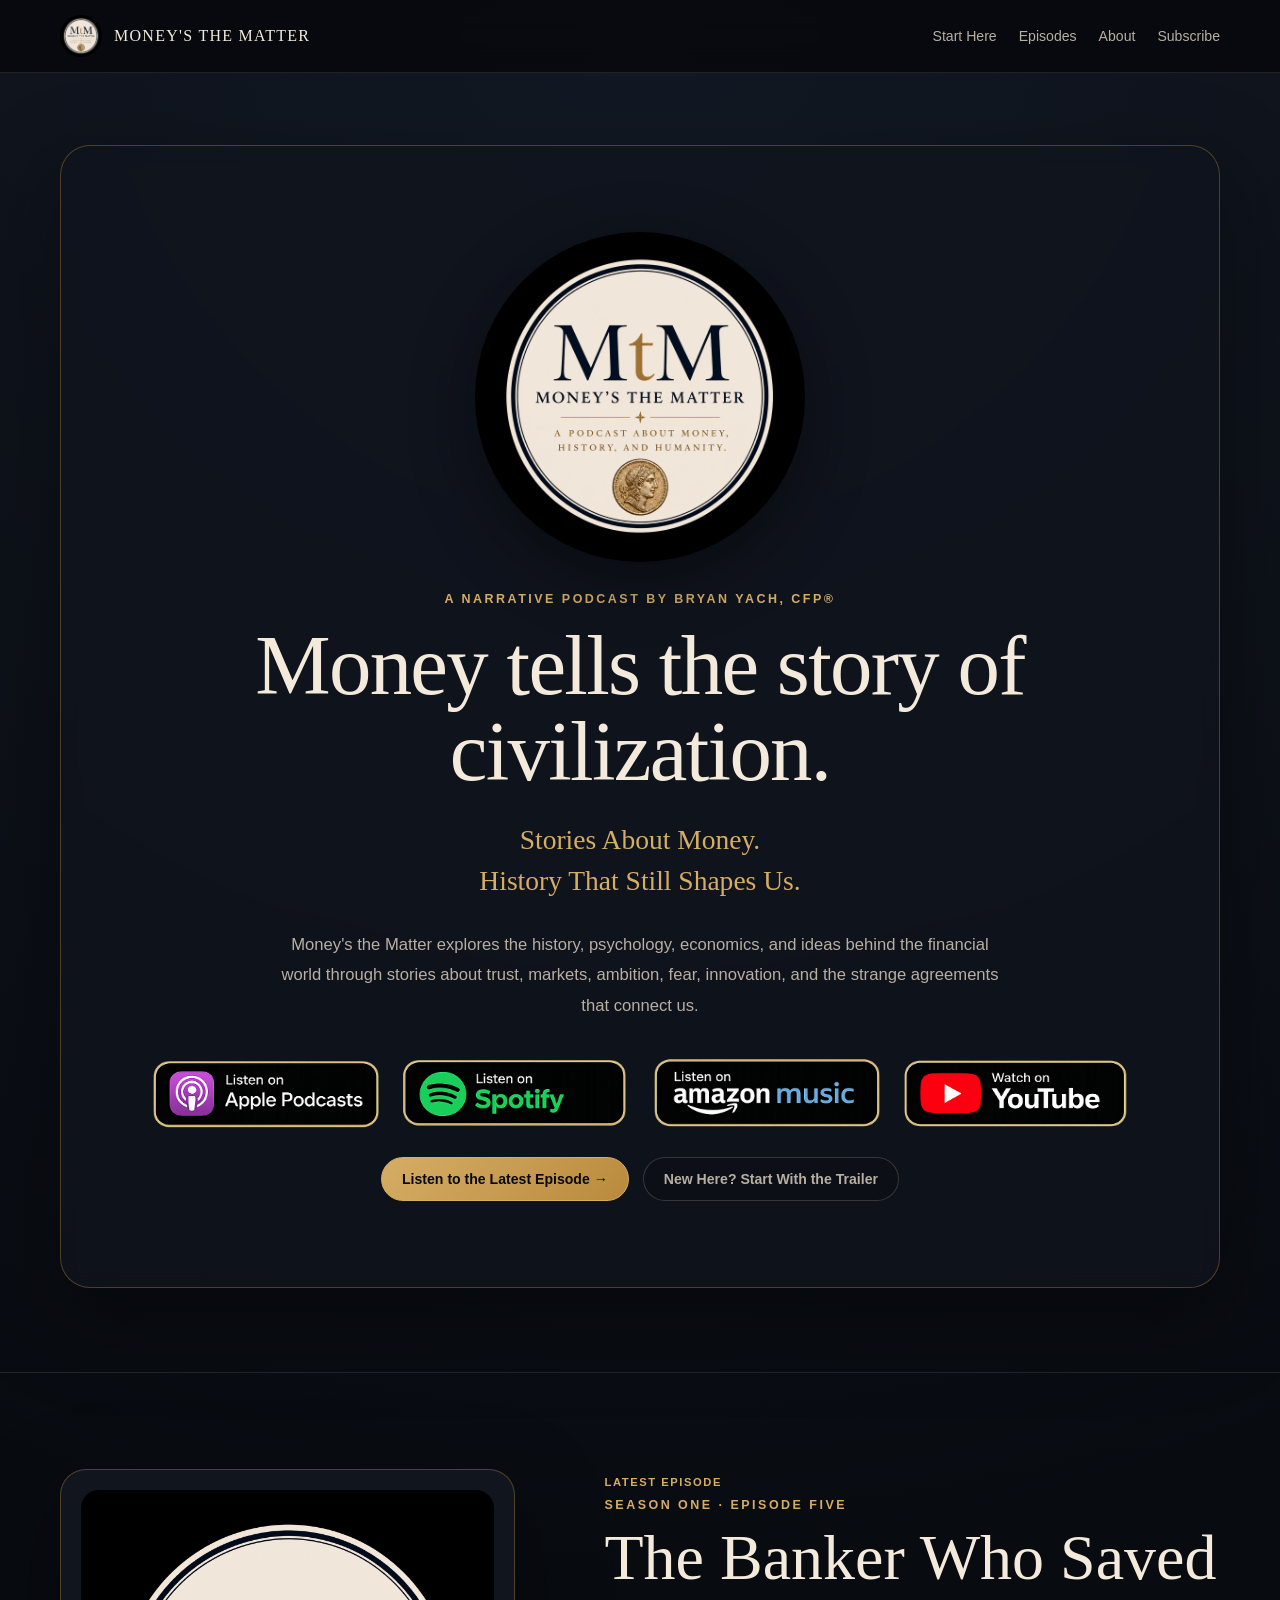
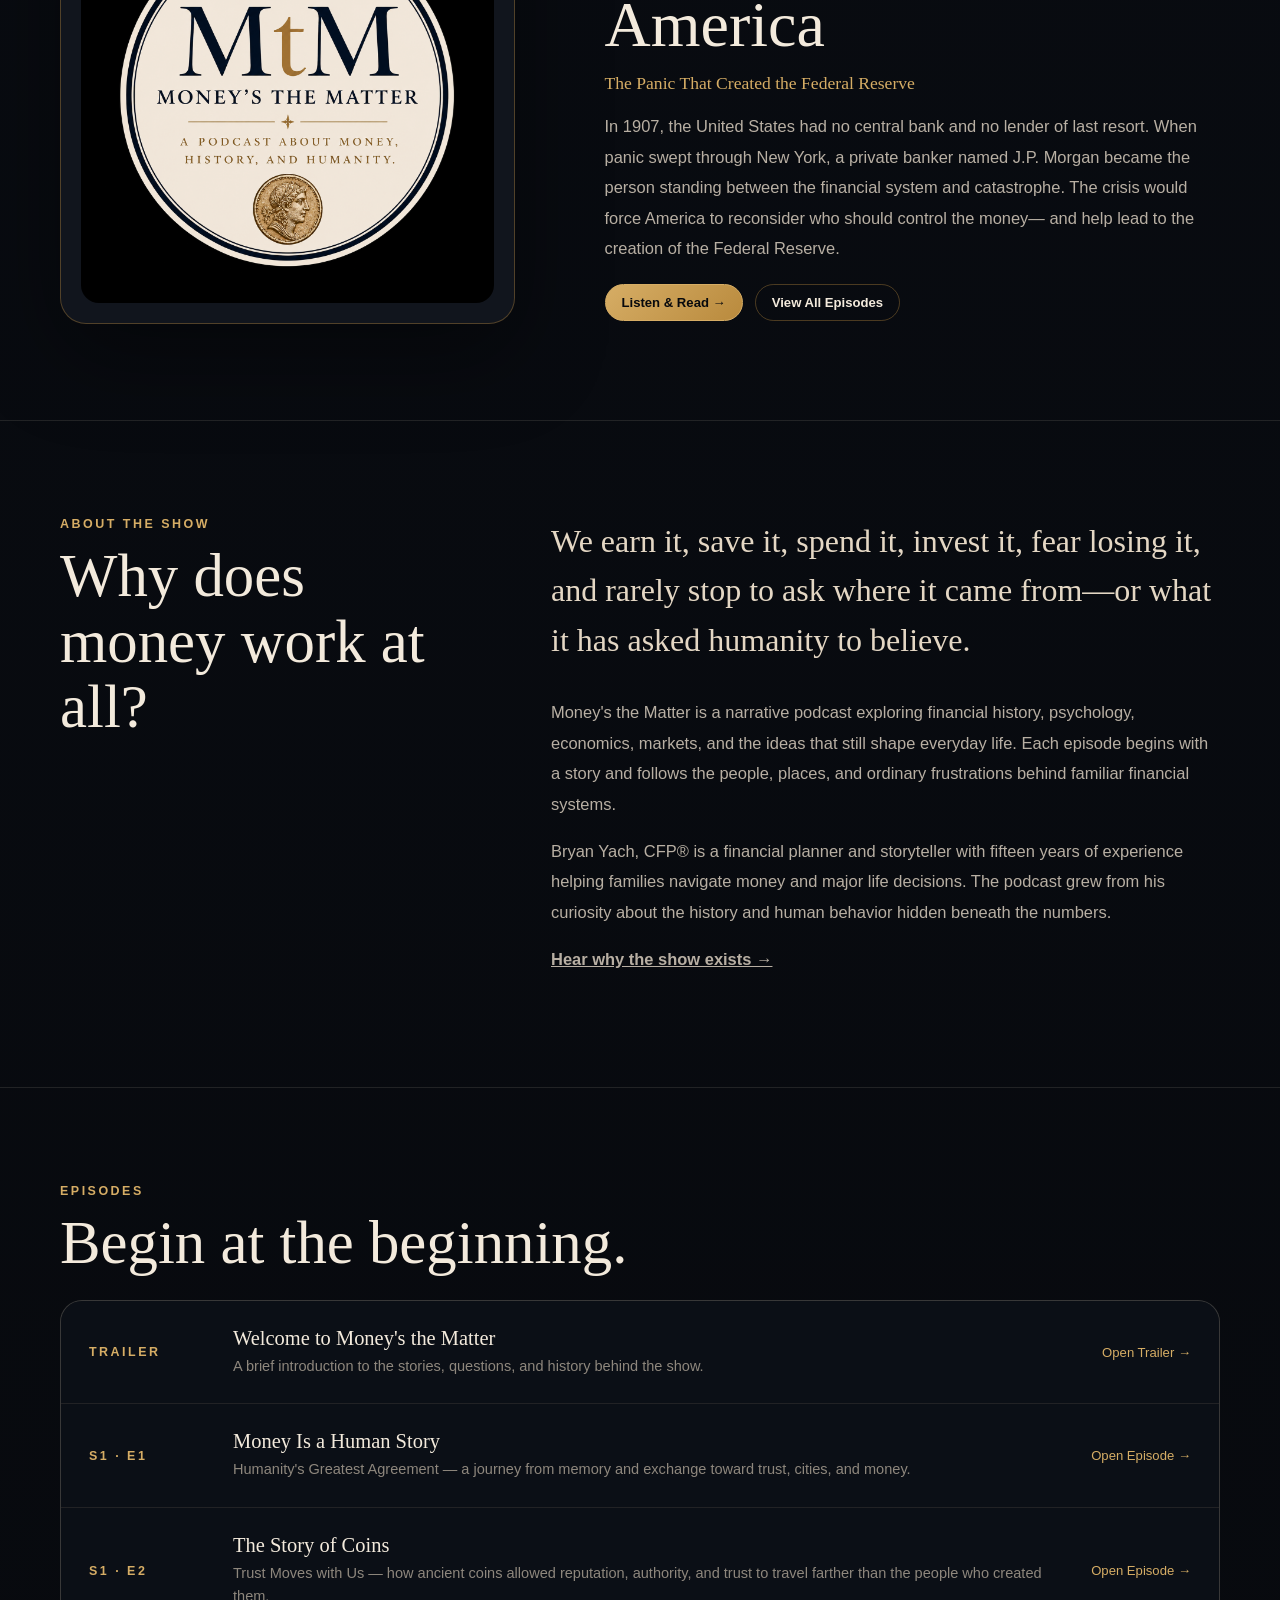
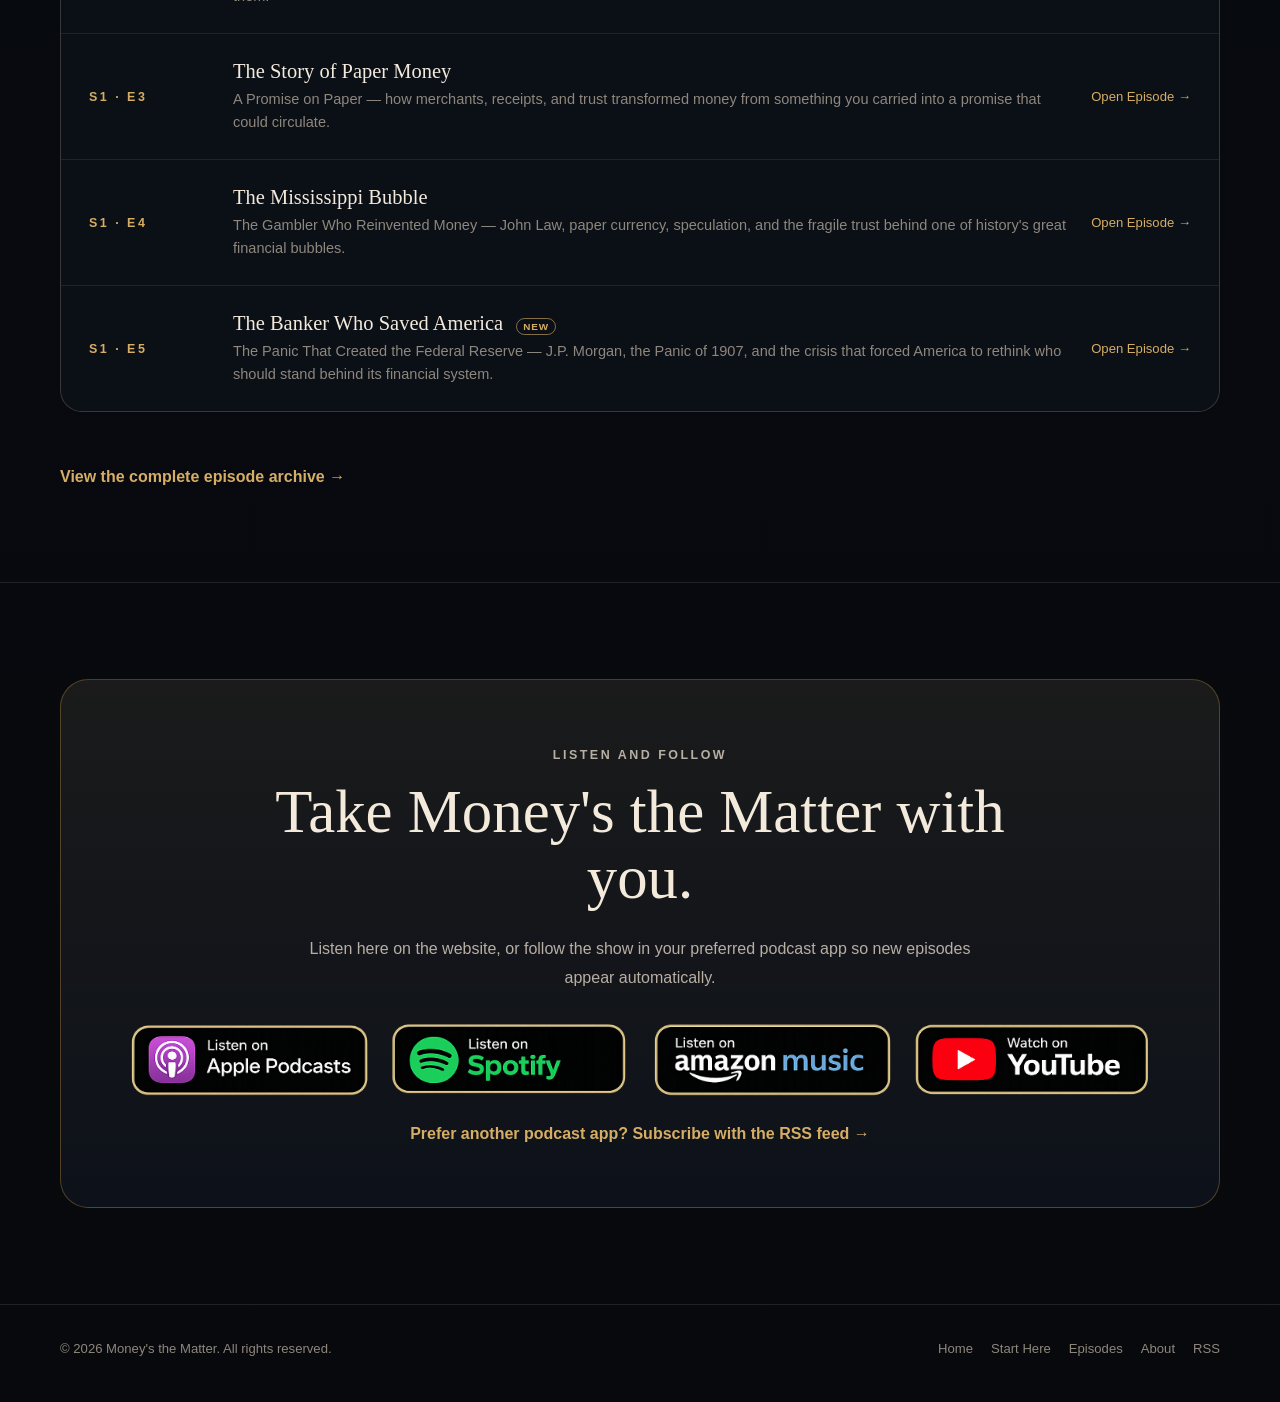
==== index.html @ 6fab91c9 "adding e5" ====
<!DOCTYPE html>
<html lang="en">

<head>

  <!-- =====================================================
       GOOGLE ANALYTICS
  ====================================================== -->

  <script
    async
    src="https://www.googletagmanager.com/gtag/js?id=G-CKSZ8CZTVV">
  </script>

  <script>
    window.dataLayer = window.dataLayer || [];

    function gtag() {
      dataLayer.push(arguments);
    }

    gtag("js", new Date());
    gtag("config", "G-CKSZ8CZTVV");
  </script>


  <!-- =====================================================
       BASIC META
  ====================================================== -->

  <meta charset="UTF-8">

  <meta
    name="viewport"
    content="width=device-width, initial-scale=1.0"
  >

  <title>
    Money's the Matter | Money, Economics & Financial History Podcast
  </title>

  <meta
    name="description"
    content="Money\'s the Matter is a narrative podcast exploring financial history, economics, the psychology of money, markets, and the human stories behind how money works."
  >

  <link
    rel="canonical"
    href="https://moneysthematter.com/"
  >


  <!-- =====================================================
       OPEN GRAPH
  ====================================================== -->

  <meta
    property="og:title"
    content="Money's the Matter | Money, Economics & Financial History Podcast"
  >

  <meta
    property="og:description"
    content="A narrative podcast exploring financial history, economics, the psychology of money, markets, and the human stories behind how money works."
  >

  <meta
    property="og:type"
    content="website"
  >

  <meta
    property="og:url"
    content="https://moneysthematter.com/"
  >

  <meta
    property="og:image"
    content="https://moneysthematter.com/images/logo/mtm-logo.png"
  >


  <!-- =====================================================
       TWITTER / X
  ====================================================== -->

  <meta
    name="twitter:card"
    content="summary_large_image"
  >

  <meta
    name="twitter:title"
    content="Money's the Matter | Money, Economics & Financial History Podcast"
  >

  <meta
    name="twitter:description"
    content="A narrative podcast exploring financial history, economics, the psychology of money, markets, and the human stories behind how money works."
  >

  <meta
    name="twitter:image"
    content="https://moneysthematter.com/images/logo/mtm-logo.png"
  >


  <!-- =====================================================
       FAVICONS
  ====================================================== -->

  <link
    rel="icon"
    href="/favicon.ico"
    sizes="any"
  >

  <link
    rel="icon"
    type="image/png"
    sizes="32x32"
    href="/favicon-32x32.png"
  >

  <link
    rel="icon"
    type="image/png"
    sizes="16x16"
    href="/favicon-16x16.png"
  >

  <link
    rel="apple-touch-icon"
    sizes="180x180"
    href="/apple-touch-icon.png"
  >

  <link
    rel="manifest"
    href="/site.webmanifest"
  >

  <meta
    name="theme-color"
    content="#07090d"
  >


  <!-- =====================================================
       RSS
  ====================================================== -->

  <link
    rel="alternate"
    type="application/rss+xml"
    title="Money's the Matter RSS Feed"
    href="https://feeds.buzzsprout.com/2633998.rss"
  >


  <!-- =====================================================
       PODCAST STRUCTURED DATA
  ====================================================== -->

  <script type="application/ld+json">
  {
    "@context": "https://schema.org",
    "@type": "PodcastSeries",
    "@id": "https://moneysthematter.com/#podcast",
    "name": "Money's the Matter",
    "url": "https://moneysthematter.com/",
    "description": "Money's the Matter is a narrative podcast exploring financial history, economics, the psychology of money, markets, and the human stories behind how money works.",
    "image": "https://moneysthematter.com/images/logo/mtm-logo.png",
    "inLanguage": "en-US",
    "genre": [
      "Financial History",
      "Economics",
      "Psychology",
      "Money",
      "Business"
    ],
    "author": {
      "@type": "Person",
      "@id": "https://moneysthematter.com/#bryan-yach",
      "name": "Bryan Yach",
      "honorificSuffix": "CFP®",
      "url": "https://moneysthematter.com/",
      "jobTitle": "Financial Planner and Podcast Host"
    },
    "creator": {
      "@id": "https://moneysthematter.com/#bryan-yach"
    },
    "sameAs": [
      "https://podcasts.apple.com/podcast/id6797090925",
      "https://open.spotify.com/show/033ZMVAOk3TJEkOdaIOEJC",
      "https://music.amazon.com/podcasts/750e1dbd-d1ed-47b5-9a2e-bfb49ba24e11",
      "https://youtube.com/@moneysthematter"
    ],
    "webFeed": "https://feeds.buzzsprout.com/2633998.rss"
  }
  </script>


  <!-- =====================================================
       MAIN SITE CSS
  ====================================================== -->

  <link
    rel="stylesheet"
    href="/css/main.css"
  >


  <!-- =====================================================
       HOMEPAGE CSS
  ====================================================== -->

  <style>

    /* =====================================================
       PLATFORM BUTTONS
       The artwork itself already includes:
       - border
       - logo
       - service name
       - Listen on / Watch on
    ====================================================== */

    .hero-platforms {

      display: grid;

      grid-template-columns:
        repeat(4, minmax(0, 1fr));

      gap: 16px;

      margin-top: 32px;

      align-items: center;
    }


    .platform-image-link {

      display: flex;

      align-items: center;

      justify-content: center;

      width: 100%;

      padding: 0;

      margin: 0;

      border: 0;

      background: transparent;

      text-decoration: none;

      overflow: visible;

      transition:
        transform 160ms ease,
        filter 160ms ease;
    }


    .platform-image-link:hover {

      transform:
        translateY(-3px);

      filter:
        brightness(1.08);
    }


    .platform-image-link img {

      display: block;

      width: 100%;

      height: auto;

      max-width: 100%;

      object-fit: contain;
    }



    /* =====================================================
       HERO ACTIONS
    ====================================================== */

    .hero-actions {

      display: flex;

      justify-content: center;

      flex-wrap: wrap;

      gap: 14px;

      margin-top: 24px;
    }


    .primary-action,
    .secondary-action {

      display: inline-flex;

      align-items: center;

      justify-content: center;

      padding: 13px 20px;

      border-radius: 999px;

      font-family:
        Arial,
        Helvetica,
        sans-serif;

      font-size: 0.88rem;

      font-weight: 700;

      text-decoration: none;

      transition:
        transform 160ms ease,
        border-color 160ms ease,
        background 160ms ease;
    }


    .primary-action {

      border:
        1px solid #d6ad65;

      background:
        linear-gradient(
          135deg,
          #d6ad65,
          #b98a3d
        );

      color: #07090d;
    }


    .secondary-action {

      border:
        1px solid rgba(243, 234, 220, 0.18);

      background:
        rgba(7, 9, 13, 0.25);

      color: #b8afa3;
    }


    .primary-action:hover,
    .secondary-action:hover {

      transform:
        translateY(-2px);
    }



    /* =====================================================
       LATEST EPISODE
    ====================================================== */

    .latest-label {

      display: inline-block;

      margin-bottom: 10px;

      color: #d6ad65;

      font-family:
        Arial,
        Helvetica,
        sans-serif;

      font-size: 0.7rem;

      font-weight: 700;

      letter-spacing: 0.14em;

      text-transform: uppercase;
    }


    .latest-actions {

      display: flex;

      flex-wrap: wrap;

      gap: 12px;

      margin-top: 20px;
    }


    .latest-actions a {

      display: inline-flex;

      align-items: center;

      justify-content: center;

      padding: 10px 16px;

      border:
        1px solid rgba(185, 138, 61, 0.38);

      border-radius: 999px;

      color: inherit;

      font-family:
        Arial,
        Helvetica,
        sans-serif;

      font-size: 0.82rem;

      font-weight: 700;

      text-decoration: none;

      transition:
        border-color 160ms ease,
        transform 160ms ease,
        background 160ms ease;
    }


    .latest-actions a:first-child {

      background:
        linear-gradient(
          135deg,
          #d6ad65,
          #b98a3d
        );

      color: #07090d;

      border-color: #d6ad65;
    }


    .latest-actions a:hover {

      border-color:
        #d6ad65;

      transform:
        translateY(-2px);
    }



    /* =====================================================
       EPISODE LIST
    ====================================================== */

    .episode-new {

      display: inline-block;

      margin-left: 8px;

      padding:
        2px 6px;

      border:
        1px solid rgba(214, 173, 101, 0.6);

      border-radius: 999px;

      color: #d6ad65;

      font-family:
        Arial,
        Helvetica,
        sans-serif;

      font-size: 0.62rem;

      font-weight: 700;

      letter-spacing: 0.08em;

      text-transform: uppercase;
    }


    .episode-row-links a {

      white-space: nowrap;
    }



    /* =====================================================
       LISTEN SECTION
    ====================================================== */

    .listen-card .hero-platforms {

      margin-top: 26px;
    }


    .rss-under-platforms {

      display: inline-block;

      margin-top: 24px;
    }



    /* =====================================================
       RESPONSIVE
    ====================================================== */

    @media
    (max-width: 900px) {

      .hero-platforms {

        grid-template-columns:
          repeat(2, minmax(0, 1fr));

        gap: 14px;
      }

    }


    @media
    (max-width: 520px) {

      .hero-platforms {

        grid-template-columns: 1fr;

        max-width: 360px;

        margin-left: auto;

        margin-right: auto;
      }


      .hero-actions {

        flex-direction: column;
      }


      .primary-action,
      .secondary-action {

        width: 100%;
      }

    }

  </style>

</head>



<body>


  <!-- =====================================================
       HEADER
  ====================================================== -->

  <header class="site-header">

    <div class="shell nav">


      <a
        class="brand"
        href="/"
        aria-label="Money's the Matter home"
      >

        <img
          class="brand-mark"
          src="/images/logo/mtm-logo.png"
          alt=""
        >

        <span class="brand-name">
          Money's the Matter
        </span>

      </a>



      <nav
        class="nav-links"
        aria-label="Primary navigation"
      >

        <a href="/episodes/trailer/">
          Start Here
        </a>

        <a href="/episodes/">
          Episodes
        </a>

        <a href="#about">
          About
        </a>

        <a href="#listen">
          Subscribe
        </a>

      </nav>


    </div>

  </header>



  <main id="top">


    <!-- =====================================================
         HERO
    ====================================================== -->

    <section class="hero">

      <div class="shell">

        <div class="hero-card">


          <img
            class="hero-logo"
            src="/images/logo/mtm-logo.png"
            alt="Money's the Matter podcast logo"
          >


          <p class="eyebrow">

            A narrative podcast by Bryan Yach, CFP®

          </p>


          <h1>

            Money tells the story
            of civilization.

          </h1>


          <p class="tagline">

            Stories About Money.

            <br>

            History That Still Shapes Us.

          </p>


          <p class="hero-copy">

            Money's the Matter explores the history,
            psychology, economics, and ideas behind
            the financial world through stories about
            trust, markets, ambition, fear, innovation,
            and the strange agreements that connect us.

          </p>



          <!-- =================================================
               PLATFORM BUTTONS
          ================================================== -->

          <div
            class="hero-platforms"
            aria-label="Listen to Money's the Matter"
          >


            <!-- APPLE PODCASTS -->

            <a
              class="platform-image-link"
              href="https://podcasts.apple.com/podcast/id6797090925"
              target="_blank"
              rel="noopener noreferrer"
              aria-label="Listen on Apple Podcasts"
            >

              <img
                src="/assets/badges/applelink.png"
                alt="Listen on Apple Podcasts"
              >

            </a>



            <!-- SPOTIFY -->

            <a
              class="platform-image-link"
              href="https://open.spotify.com/show/033ZMVAOk3TJEkOdaIOEJC"
              target="_blank"
              rel="noopener noreferrer"
              aria-label="Listen on Spotify"
            >

              <img
                src="/assets/badges/spotifylink.png"
                alt="Listen on Spotify"
              >

            </a>



            <!-- AMAZON MUSIC -->

            <a
              class="platform-image-link"
              href="https://music.amazon.com/podcasts/750e1dbd-d1ed-47b5-9a2e-bfb49ba24e11"
              target="_blank"
              rel="noopener noreferrer"
              aria-label="Listen on Amazon Music"
            >

              <img
                src="/assets/badges/amazonlink.png"
                alt="Listen on Amazon Music"
              >

            </a>



            <!-- YOUTUBE -->

            <a
              class="platform-image-link"
              href="https://youtube.com/@moneysthematter"
              target="_blank"
              rel="noopener noreferrer"
              aria-label="Watch Money's the Matter on YouTube"
            >

              <img
                src="/assets/badges/youtubelink.png"
                alt="Watch on YouTube"
              >

            </a>


          </div>



          <!-- =================================================
               HERO CTAs
          ================================================== -->

          <div class="hero-actions">


            <a
              class="primary-action"
              href="/episodes/the-banker-who-saved-america/"
            >

              Listen to the Latest Episode →

            </a>


            <a
              class="secondary-action"
              href="/episodes/trailer/"
            >

              New Here? Start With the Trailer

            </a>


          </div>


        </div>

      </div>

    </section>



    <!-- =====================================================
         LATEST EPISODE
    ====================================================== -->

    <section
      class="section"
      id="latest"
    >

      <div class="shell latest">


        <a
          class="episode-art"
          href="/episodes/the-banker-who-saved-america/"
          aria-label="Open The Banker Who Saved America"
          style="
            display: block;
            text-decoration: none;
          "
        >

          <img
            src="/images/logo/mtm-logo.png"
            alt="Money's the Matter episode artwork"
          >

        </a>



        <div>


          <span class="latest-label">

            Latest Episode

          </span>


          <p class="episode-number">

            Season One · Episode Five

          </p>


          <h2 class="episode-title">

            <a
              href="/episodes/the-banker-who-saved-america/"
              style="
                color: inherit;
                text-decoration: none;
              "
            >

              The Banker Who Saved America

            </a>

          </h2>


          <p
            style="
              margin-top: -6px;
              color: #d6ad65;
              font-size: 1.1rem;
            "
          >

            The Panic That Created the Federal Reserve

          </p>


          <p class="episode-summary">

            In 1907, the United States had no central bank
            and no lender of last resort. When panic swept
            through New York, a private banker named J.P. Morgan
            became the person standing between the financial
            system and catastrophe. The crisis would force
            America to reconsider who should control the money—
            and help lead to the creation of the Federal Reserve.

          </p>



          <div class="latest-actions">


            <a
              href="/episodes/the-banker-who-saved-america/"
            >

              Listen & Read →

            </a>


            <a
              href="/episodes/"
            >

              View All Episodes

            </a>


          </div>


        </div>


      </div>

    </section>



    <!-- =====================================================
         ABOUT
    ====================================================== -->

    <section
      class="section"
      id="about"
    >

      <div class="shell about-grid">


        <div>


          <p class="section-kicker">

            About the show

          </p>


          <h2 class="section-title">

            Why does money work at all?

          </h2>


        </div>



        <div>


          <p class="about-copy">

            We earn it, save it, spend it, invest it,
            fear losing it, and rarely stop to ask where
            it came from—or what it has asked humanity
            to believe.

          </p>


          <p class="about-detail">

            Money's the Matter is a narrative podcast
            exploring financial history, psychology,
            economics, markets, and the ideas that still
            shape everyday life.

            Each episode begins with a story and follows
            the people, places, and ordinary frustrations
            behind familiar financial systems.

          </p>


          <p class="about-detail">

            Bryan Yach, CFP® is a financial planner
            and storyteller with fifteen years of
            experience helping families navigate money
            and major life decisions.

            The podcast grew from his curiosity about
            the history and human behavior hidden
            beneath the numbers.

          </p>


          <p class="about-detail">

            <a
              href="/episodes/trailer/"
              style="
                color: inherit;
                font-weight: 700;
              "
            >

              Hear why the show exists →

            </a>

          </p>


        </div>


      </div>

    </section>



    <!-- =====================================================
         EPISODES
    ====================================================== -->

    <section
      class="section"
      id="episodes"
    >

      <div class="shell">


        <p class="section-kicker">

          Episodes

        </p>


        <h2 class="section-title">

          Begin at the beginning.

        </h2>



        <div class="episodes-list">



          <!-- TRAILER -->

          <article class="episode-row">


            <span class="episode-row-number">

              Trailer

            </span>


            <span>


              <a
                class="episode-row-title"
                href="/episodes/trailer/"
                style="
                  color: inherit;
                  text-decoration: none;
                "
              >

                Welcome to Money's the Matter

              </a>


              <span class="episode-row-copy">

                A brief introduction to the stories,
                questions, and history behind the show.

              </span>


            </span>


            <span class="episode-row-links">


              <a
                href="/episodes/trailer/"
              >

                Open Trailer →

              </a>


            </span>


          </article>



          <!-- EPISODE ONE -->

          <article class="episode-row">


            <span class="episode-row-number">

              S1 · E1

            </span>


            <span>


              <a
                class="episode-row-title"
                href="/episodes/humanitys-greatest-agreement/"
                style="
                  color: inherit;
                  text-decoration: none;
                "
              >

                Money Is a Human Story

              </a>


              <span class="episode-row-copy">

                Humanity's Greatest Agreement —
                a journey from memory and exchange
                toward trust, cities, and money.

              </span>


            </span>


            <span class="episode-row-links">


              <a
                href="/episodes/humanitys-greatest-agreement/"
              >

                Open Episode →

              </a>


            </span>


          </article>



          <!-- EPISODE TWO -->

          <article class="episode-row">


            <span class="episode-row-number">

              S1 · E2

            </span>


            <span>


              <a
                class="episode-row-title"
                href="/episodes/trust-moves-with-us/"
                style="
                  color: inherit;
                  text-decoration: none;
                "
              >

                The Story of Coins

              </a>


              <span class="episode-row-copy">

                Trust Moves with Us — how ancient coins
                allowed reputation, authority, and trust
                to travel farther than the people who
                created them.

              </span>


            </span>


            <span class="episode-row-links">


              <a
                href="/episodes/trust-moves-with-us/"
              >

                Open Episode →

              </a>


            </span>


          </article>



          <!-- EPISODE THREE -->

          <article class="episode-row">


            <span class="episode-row-number">

              S1 · E3

            </span>


            <span>


              <a
                class="episode-row-title"
                href="/episodes/a-promise-on-paper/"
                style="
                  color: inherit;
                  text-decoration: none;
                "
              >

                The Story of Paper Money

              </a>


              <span class="episode-row-copy">

                A Promise on Paper — how merchants, receipts,
                and trust transformed money from something
                you carried into a promise that could circulate.

              </span>


            </span>


            <span class="episode-row-links">


              <a
                href="/episodes/a-promise-on-paper/"
              >

                Open Episode →

              </a>


            </span>


          </article>


          <!-- EPISODE FOUR -->

          <article class="episode-row">


            <span class="episode-row-number">

              S1 · E4

            </span>


            <span>


              <a
                class="episode-row-title"
                href="/episodes/the-mississippi-bubble/"
                style="
                  color: inherit;
                  text-decoration: none;
                "
              >

                The Mississippi Bubble

              </a>


              <span class="episode-row-copy">

                The Gambler Who Reinvented Money —
                John Law, paper currency, speculation,
                and the fragile trust behind one of
                history's great financial bubbles.

              </span>


            </span>


            <span class="episode-row-links">


              <a
                href="/episodes/the-mississippi-bubble/"
              >

                Open Episode →

              </a>


            </span>


          </article>


          <!-- EPISODE FIVE -->

          <article class="episode-row">

            <span class="episode-row-number">
              S1 · E5
            </span>

            <span>

              <a
                class="episode-row-title"
                href="/episodes/the-banker-who-saved-america/"
                style="
                  color: inherit;
                  text-decoration: none;
                "
              >
                The Banker Who Saved America
                <span class="episode-new">
                  New
                </span>
              </a>

              <span class="episode-row-copy">
                The Panic That Created the Federal Reserve —
                J.P. Morgan, the Panic of 1907, and the crisis
                that forced America to rethink who should stand
                behind its financial system.
              </span>

            </span>

            <span class="episode-row-links">
              <a href="/episodes/the-banker-who-saved-america/">
                Open Episode →
              </a>
            </span>

          </article>


        </div>



        <div
          style="
            margin-top: 32px;
          "
        >


          <a
            class="rss-link"
            href="/episodes/"
          >

            View the complete episode archive →

          </a>


        </div>


      </div>

    </section>



    <!-- =====================================================
         LISTEN AND FOLLOW
    ====================================================== -->

    <section
      class="section listen-section"
      id="listen"
    >

      <div class="shell">


        <div class="listen-card">


          <p class="section-kicker">

            Listen and follow

          </p>


          <h2 class="section-title">

            Take Money's the Matter with you.

          </h2>


          <p>

            Listen here on the website, or follow the
            show in your preferred podcast app so new
            episodes appear automatically.

          </p>



          <!-- =================================================
               SAME PLATFORM BUTTONS
          ================================================== -->

          <div
            class="hero-platforms"
            aria-label="Follow Money's the Matter"
          >


            <!-- APPLE -->

            <a
              class="platform-image-link"
              href="https://podcasts.apple.com/podcast/id6797090925"
              target="_blank"
              rel="noopener noreferrer"
              aria-label="Listen on Apple Podcasts"
            >

              <img
                src="/assets/badges/applelink.png"
                alt="Listen on Apple Podcasts"
              >

            </a>



            <!-- SPOTIFY -->

            <a
              class="platform-image-link"
              href="https://open.spotify.com/show/033ZMVAOk3TJEkOdaIOEJC"
              target="_blank"
              rel="noopener noreferrer"
              aria-label="Listen on Spotify"
            >

              <img
                src="/assets/badges/spotifylink.png"
                alt="Listen on Spotify"
              >

            </a>



            <!-- AMAZON -->

            <a
              class="platform-image-link"
              href="https://music.amazon.com/podcasts/750e1dbd-d1ed-47b5-9a2e-bfb49ba24e11"
              target="_blank"
              rel="noopener noreferrer"
              aria-label="Listen on Amazon Music"
            >

              <img
                src="/assets/badges/amazonlink.png"
                alt="Listen on Amazon Music"
              >

            </a>



            <!-- YOUTUBE -->

            <a
              class="platform-image-link"
              href="https://youtube.com/@moneysthematter"
              target="_blank"
              rel="noopener noreferrer"
              aria-label="Watch Money's the Matter on YouTube"
            >

              <img
                src="/assets/badges/youtubelink.png"
                alt="Watch on YouTube"
              >

            </a>


          </div>



          <!-- =================================================
               RSS
          ================================================== -->

          <a
            class="rss-link rss-under-platforms"
            href="https://feeds.buzzsprout.com/2633998.rss"
            target="_blank"
            rel="noopener noreferrer"
          >

            Prefer another podcast app?
            Subscribe with the RSS feed →

          </a>


        </div>


      </div>

    </section>


  </main>



  <!-- =====================================================
       FOOTER
  ====================================================== -->

  <footer class="site-footer">

    <div class="shell footer-row">


      <span>

        © 2026 Money's the Matter.
        All rights reserved.

      </span>


      <div class="footer-links">


        <a href="/">
          Home
        </a>


        <a href="/episodes/trailer/">
          Start Here
        </a>


        <a href="/episodes/">
          Episodes
        </a>


        <a href="#about">
          About
        </a>


        <a
          href="https://feeds.buzzsprout.com/2633998.rss"
          target="_blank"
          rel="noopener noreferrer"
        >

          RSS

        </a>


      </div>


    </div>

  </footer>


</body>

</html>
---- css/main.css ----
:root {
      --background: #07090d;
      --background-soft: #0b0f16;
      --panel: rgba(17, 21, 29, 0.76);
      --panel-solid: #11151d;
      --cream: #f3eadc;
      --cream-soft: #e4d7c4;
      --muted: #b8afa3;
      --muted-dark: #8e877d;
      --gold: #b98a3d;
      --gold-light: #d6ad65;
      --border: rgba(185, 138, 61, 0.38);
      --border-soft: rgba(243, 234, 220, 0.11);
      --sans: Arial, Helvetica, sans-serif;
      --serif: Georgia, "Times New Roman", serif;
      --shadow: 0 30px 90px rgba(0, 0, 0, 0.4);
    }

    * {
      box-sizing: border-box;
    }

    html {
      scroll-behavior: smooth;
    }

    body {
      margin: 0;
      color: var(--cream);
      background:
        radial-gradient(
          circle at 50% 0%,
          rgba(32, 43, 61, 0.42),
          transparent 34%
        ),
        linear-gradient(180deg, #090c12 0%, var(--background) 100%);
      font-family: var(--serif);
    }

    img {
      max-width: 100%;
    }

    a {
      color: inherit;
    }

    .shell {
      width: min(1160px, calc(100% - 36px));
      margin: 0 auto;
    }

    .site-header {
      position: sticky;
      top: 0;
      z-index: 20;
      border-bottom: 1px solid var(--border-soft);
      background: rgba(7, 9, 13, 0.88);
      backdrop-filter: blur(14px);
    }

    .nav {
      min-height: 72px;
      display: flex;
      align-items: center;
      justify-content: space-between;
      gap: 24px;
    }

    .brand {
      display: inline-flex;
      align-items: center;
      gap: 12px;
      text-decoration: none;
    }

    .brand-mark {
      width: 42px;
      height: 42px;
      object-fit: contain;
      border-radius: 50%;
    }

    .brand-name {
      font-size: 1rem;
      letter-spacing: 0.08em;
      text-transform: uppercase;
    }

    .nav-links {
      display: flex;
      align-items: center;
      gap: 22px;
      font-family: var(--sans);
      font-size: 0.88rem;
    }

    .nav-links a {
      color: var(--muted);
      text-decoration: none;
    }

    .nav-links a:hover,
    .nav-links a:focus-visible {
      color: var(--cream);
    }

    .hero {
      min-height: calc(100vh - 72px);
      display: grid;
      place-items: center;
      padding: 72px 0 84px;
    }

    .hero-card {
      width: 100%;
      text-align: center;
      padding: clamp(38px, 7vw, 86px);
      border: 1px solid var(--border);
      border-radius: 30px;
      background: var(--panel);
      box-shadow: var(--shadow);
      backdrop-filter: blur(9px);
    }

    .hero-logo {
      display: block;
      width: min(330px, 70vw);
      margin: 0 auto 30px;
      border-radius: 50%;
      filter: drop-shadow(0 18px 32px rgba(0, 0, 0, 0.42));
    }

    .eyebrow,
    .section-kicker,
    .episode-number,
    .episode-row-number {
      color: var(--gold-light);
      font-family: var(--sans);
      font-size: 0.78rem;
      font-weight: 700;
      letter-spacing: 0.2em;
      text-transform: uppercase;
    }

    .eyebrow {
      margin: 0 0 16px;
    }

    h1,
    h2,
    h3,
    p {
      margin-top: 0;
    }

    h1 {
      max-width: 900px;
      margin: 0 auto;
      font-size: clamp(2.5rem, 7vw, 5.3rem);
      font-weight: 500;
      letter-spacing: -0.02em;
      line-height: 1.02;
    }

    .tagline {
      margin: 24px auto 0;
      color: var(--gold-light);
      font-size: clamp(1.2rem, 2.6vw, 1.72rem);
      line-height: 1.5;
    }

    .hero-copy {
      max-width: 720px;
      margin: 28px auto 0;
      color: var(--muted);
      font-family: var(--sans);
      font-size: 1.04rem;
      line-height: 1.85;
    }

    .platform-grid {
      display: grid;
      grid-template-columns: repeat(4, minmax(0, 1fr));
      gap: 12px;
      max-width: 900px;
      margin: 34px auto 0;
    }

    .platform-button {
      min-height: 62px;
      display: inline-flex;
      align-items: center;
      justify-content: center;
      padding: 14px 18px;
      border: 1px solid var(--border);
      border-radius: 16px;
      color: var(--cream);
      background: rgba(7, 9, 13, 0.5);
      font-family: var(--sans);
      font-size: 0.94rem;
      font-weight: 700;
      text-decoration: none;
      transition:
        transform 160ms ease,
        border-color 160ms ease,
        background 160ms ease;
    }

    .platform-button:hover,
    .platform-button:focus-visible {
      transform: translateY(-2px);
      border-color: var(--gold-light);
      background: rgba(185, 138, 61, 0.09);
    }

    .secondary-actions {
      display: flex;
      justify-content: center;
      flex-wrap: wrap;
      gap: 18px;
      margin-top: 23px;
      font-family: var(--sans);
      font-size: 0.88rem;
    }

    .secondary-actions a {
      color: var(--muted);
      text-decoration: none;
    }

    .secondary-actions a:hover,
    .secondary-actions a:focus-visible {
      color: var(--gold-light);
    }

    .section {
      padding: 96px 0;
      border-top: 1px solid var(--border-soft);
    }

    .section-title {
      max-width: 760px;
      margin-bottom: 24px;
      font-size: clamp(2rem, 5vw, 3.8rem);
      font-weight: 500;
      line-height: 1.08;
    }

    .latest,
    .about-grid {
      display: grid;
      grid-template-columns: minmax(0, 0.85fr) minmax(0, 1.15fr);
      gap: clamp(34px, 7vw, 90px);
      align-items: center;
    }

    .episode-art {
      padding: 20px;
      border: 1px solid var(--border);
      border-radius: 26px;
      background: var(--panel-solid);
      box-shadow: var(--shadow);
    }

    .episode-art img {
      display: block;
      width: 100%;
      border-radius: 18px;
    }

    .episode-title {
      margin-bottom: 20px;
      font-size: clamp(2.1rem, 5vw, 4rem);
      font-weight: 500;
      line-height: 1.05;
    }

    .episode-summary,
    .about-detail {
      color: var(--muted);
      font-family: var(--sans);
      font-size: 1.03rem;
      line-height: 1.85;
    }

    .episode-platforms {
      display: flex;
      flex-wrap: wrap;
      gap: 10px;
      margin-top: 26px;
    }

    .episode-platforms a {
      display: inline-flex;
      align-items: center;
      padding: 11px 15px;
      border: 1px solid var(--border);
      border-radius: 999px;
      color: var(--cream-soft);
      font-family: var(--sans);
      font-size: 0.84rem;
      font-weight: 700;
      text-decoration: none;
    }

    .episode-platforms a:hover,
    .episode-platforms a:focus-visible {
      color: var(--gold-light);
      border-color: var(--gold-light);
    }

    .about-grid {
      grid-template-columns: minmax(0, 0.75fr) minmax(0, 1.25fr);
      align-items: start;
    }

    .about-copy {
      color: var(--cream-soft);
      font-size: clamp(1.35rem, 2.6vw, 2rem);
      line-height: 1.55;
    }

    .episodes-list {
      display: grid;
      gap: 1px;
      border: 1px solid var(--border-soft);
      border-radius: 22px;
      overflow: hidden;
      background: var(--border-soft);
    }

    .episode-row {
      display: grid;
      grid-template-columns: 120px minmax(0, 1fr) auto;
      gap: 24px;
      align-items: center;
      padding: 26px 28px;
      background: var(--background-soft);
    }

    .episode-row-title {
      display: block;
      margin-bottom: 5px;
      font-size: 1.28rem;
    }

    .episode-row-copy {
      display: block;
      color: var(--muted-dark);
      font-family: var(--sans);
      font-size: 0.91rem;
      line-height: 1.55;
    }

    .episode-row-links {
      display: flex;
      gap: 12px;
      flex-wrap: wrap;
      justify-content: flex-end;
      font-family: var(--sans);
      font-size: 0.82rem;
    }

    .episode-row-links a {
      color: var(--gold-light);
      text-decoration: none;
    }

    .episode-row-links a:hover,
    .episode-row-links a:focus-visible {
      color: var(--cream);
    }

    .listen-section {
      text-align: center;
    }

    .listen-card {
      padding: clamp(30px, 6vw, 64px);
      border: 1px solid var(--border);
      border-radius: 28px;
      background:
        linear-gradient(180deg, rgba(185, 138, 61, 0.08), transparent),
        var(--panel);
    }

    .listen-card .section-title {
      margin-left: auto;
      margin-right: auto;
    }

    .listen-card > p {
      max-width: 680px;
      margin-left: auto;
      margin-right: auto;
      color: var(--muted);
      font-family: var(--sans);
      line-height: 1.8;
    }

    .rss-link {
      display: inline-block;
      margin-top: 24px;
      color: var(--gold-light);
      font-family: var(--sans);
      font-weight: 700;
      text-decoration: none;
    }

    .rss-link:hover,
    .rss-link:focus-visible {
      color: var(--cream);
    }

    .site-footer {
      padding: 36px 0 46px;
      border-top: 1px solid var(--border-soft);
      color: var(--muted-dark);
      font-family: var(--sans);
      font-size: 0.82rem;
    }

    .footer-row {
      display: flex;
      justify-content: space-between;
      gap: 20px;
      flex-wrap: wrap;
    }

    .footer-links {
      display: flex;
      gap: 18px;
      flex-wrap: wrap;
    }

    .footer-links a {
      text-decoration: none;
    }

    .footer-links a:hover,
    .footer-links a:focus-visible {
      color: var(--cream);
    }

    @media (max-width: 900px) {
      .platform-grid {
        grid-template-columns: repeat(2, minmax(0, 1fr));
      }

      .latest,
      .about-grid {
        grid-template-columns: 1fr;
      }

      .episode-art {
        max-width: 560px;
      }
    }

    @media (max-width: 760px) {
      .nav-links {
        display: none;
      }

      .episode-row {
        grid-template-columns: 1fr;
      }

      .episode-row-links {
        justify-content: flex-start;
      }

      .episode-row-number {
        grid-column: 1 / -1;
      }
    }

    @media (max-width: 560px) {
      .shell {
        width: min(100% - 24px, 1160px);
      }

      .hero {
        padding: 36px 0 56px;
      }

      .hero-card {
        padding: 32px 18px;
        border-radius: 22px;
      }

      .section {
        padding: 70px 0;
      }

      .platform-grid {
        grid-template-columns: 1fr;
      }

      .episode-row {
        padding: 22px 20px;
      }
    }
/* ========================================
   Individual Episode Pages
======================================== */

.episode-page {
  overflow: hidden;
}

.episode-hero {
  padding: clamp(82px, 12vw, 150px) 0 72px;
  text-align: center;
}

.episode-hero-inner {
  max-width: 980px;
}

.episode-page-title {
  max-width: 960px;
  margin: 18px auto 0;
  font-size: clamp(3.2rem, 9vw, 7.2rem);
  font-weight: 500;
  letter-spacing: -0.045em;
  line-height: 0.96;
}

.episode-page-title span {
  display: block;
  color: var(--cream-soft);
}

.episode-deck {
  max-width: 760px;
  margin: 34px auto 0;
  color: var(--muted);
  font-family: var(--sans);
  font-size: clamp(1.05rem, 2vw, 1.25rem);
  line-height: 1.8;
}

.episode-meta {
  display: flex;
  justify-content: center;
  flex-wrap: wrap;
  gap: 10px 24px;
  margin-top: 30px;
  color: var(--muted-dark);
  font-family: var(--sans);
  font-size: 0.83rem;
}

.episode-meta span + span::before {
  content: "•";
  margin-right: 24px;
  color: var(--gold);
}

.episode-feature {
  padding-bottom: 82px;
}

.episode-feature-art {
  max-width: 680px;
  margin: 0 auto;
  padding: clamp(20px, 4vw, 34px);
  border: 1px solid var(--border);
  border-radius: 32px;
  background: var(--panel-solid);
  box-shadow: var(--shadow);
}

.episode-feature-art img {
  display: block;
  width: 100%;
  border-radius: 24px;
}

.episode-listen {
  padding: 0 0 92px;
}

.episode-listen-card {
  display: grid;
  grid-template-columns: minmax(0, 0.8fr) minmax(0, 1.2fr);
  gap: 40px;
  align-items: center;
  padding: clamp(30px, 5vw, 54px);
  border: 1px solid var(--border);
  border-radius: 28px;
  background:
    linear-gradient(135deg, rgba(185, 138, 61, 0.09), transparent 50%),
    var(--panel);
}

.episode-listen-card h2 {
  margin-bottom: 0;
  font-size: clamp(1.8rem, 4vw, 3rem);
  font-weight: 500;
  line-height: 1.12;
}

.episode-content-layout {
  display: grid;
  grid-template-columns: 230px minmax(0, 760px);
  justify-content: center;
  gap: clamp(45px, 8vw, 110px);
  align-items: start;
  padding-bottom: 120px;
}

.episode-sidebar {
  position: sticky;
  top: 110px;
}

.episode-sidebar-card {
  padding: 24px;
  border: 1px solid var(--border-soft);
  border-radius: 20px;
  background: var(--background-soft);
}

.episode-sidebar nav {
  display: grid;
  gap: 14px;
  margin-top: 18px;
  font-family: var(--sans);
  font-size: 0.9rem;
}

.episode-sidebar nav a {
  color: var(--muted);
  text-decoration: none;
}

.episode-sidebar nav a:hover,
.episode-sidebar nav a:focus-visible {
  color: var(--gold-light);
}

.episode-article {
  min-width: 0;
}

.episode-section {
  padding: 78px 0;
  border-top: 1px solid var(--border-soft);
  scroll-margin-top: 110px;
}

.episode-section:first-child {
  padding-top: 0;
  border-top: 0;
}

.episode-section h2 {
  margin-bottom: 30px;
  font-size: clamp(2.2rem, 5vw, 4rem);
  font-weight: 500;
  letter-spacing: -0.025em;
  line-height: 1.08;
}

.episode-section h3 {
  margin: 44px 0 18px;
  color: var(--cream-soft);
  font-size: clamp(1.35rem, 3vw, 1.8rem);
  font-weight: 500;
}

.episode-section > p {
  color: var(--muted);
  font-family: var(--sans);
  font-size: 1.08rem;
  line-height: 1.95;
}

.episode-section .episode-lead {
  color: var(--cream-soft);
  font-family: var(--serif);
  font-size: clamp(1.45rem, 3vw, 2rem);
  line-height: 1.55;
}

.episode-section blockquote {
  margin: 52px 0;
  padding: 10px 0 10px 30px;
  border-left: 2px solid var(--gold);
  color: var(--cream);
  font-size: clamp(1.7rem, 4vw, 2.7rem);
  line-height: 1.35;
}

.transcript-note {
  padding: 20px 22px;
  border: 1px solid var(--border-soft);
  border-radius: 16px;
  background: var(--background-soft);
}

.sources-list {
  display: grid;
  gap: 1px;
  overflow: hidden;
  border: 1px solid var(--border-soft);
  border-radius: 20px;
  background: var(--border-soft);
}

.sources-list article {
  padding: 24px 26px;
  background: var(--background-soft);
}

.sources-list h3 {
  margin: 0 0 7px;
  font-size: 1.18rem;
}

.sources-list p {
  margin: 0;
  color: var(--muted-dark);
  font-family: var(--sans);
  font-size: 0.92rem;
}

.episode-navigation {
  padding-top: 78px;
  border-top: 1px solid var(--border-soft);
}

.episode-navigation a {
  display: block;
  padding: 26px 28px;
  border: 1px solid var(--border);
  border-radius: 20px;
  text-decoration: none;
  transition:
    transform 160ms ease,
    border-color 160ms ease;
}

.episode-navigation a:hover,
.episode-navigation a:focus-visible {
  transform: translateY(-2px);
  border-color: var(--gold-light);
}

.episode-navigation span {
  display: block;
  margin-bottom: 8px;
  color: var(--gold-light);
  font-family: var(--sans);
  font-size: 0.76rem;
  font-weight: 700;
  letter-spacing: 0.16em;
  text-transform: uppercase;
}

.episode-navigation strong {
  color: var(--cream);
  font-size: 1.35rem;
  font-weight: 500;
}

@media (max-width: 900px) {
  .episode-listen-card {
    grid-template-columns: 1fr;
  }

  .episode-content-layout {
    grid-template-columns: 1fr;
  }

  .episode-sidebar {
    position: static;
  }

  .episode-sidebar-card nav {
    display: flex;
    flex-wrap: wrap;
    gap: 12px 22px;
  }
}

@media (max-width: 560px) {
  .episode-hero {
    padding: 58px 0 48px;
  }

  .episode-page-title {
    font-size: clamp(2.65rem, 15vw, 4.5rem);
  }

  .episode-meta {
    display: grid;
  }

  .episode-meta span + span::before {
    content: none;
  }

  .episode-feature {
    padding-bottom: 60px;
  }

  .episode-listen {
    padding-bottom: 70px;
  }

  .episode-section {
    padding: 60px 0;
  }

  .episode-section blockquote {
    margin: 40px 0;
    padding-left: 22px;
  }
}
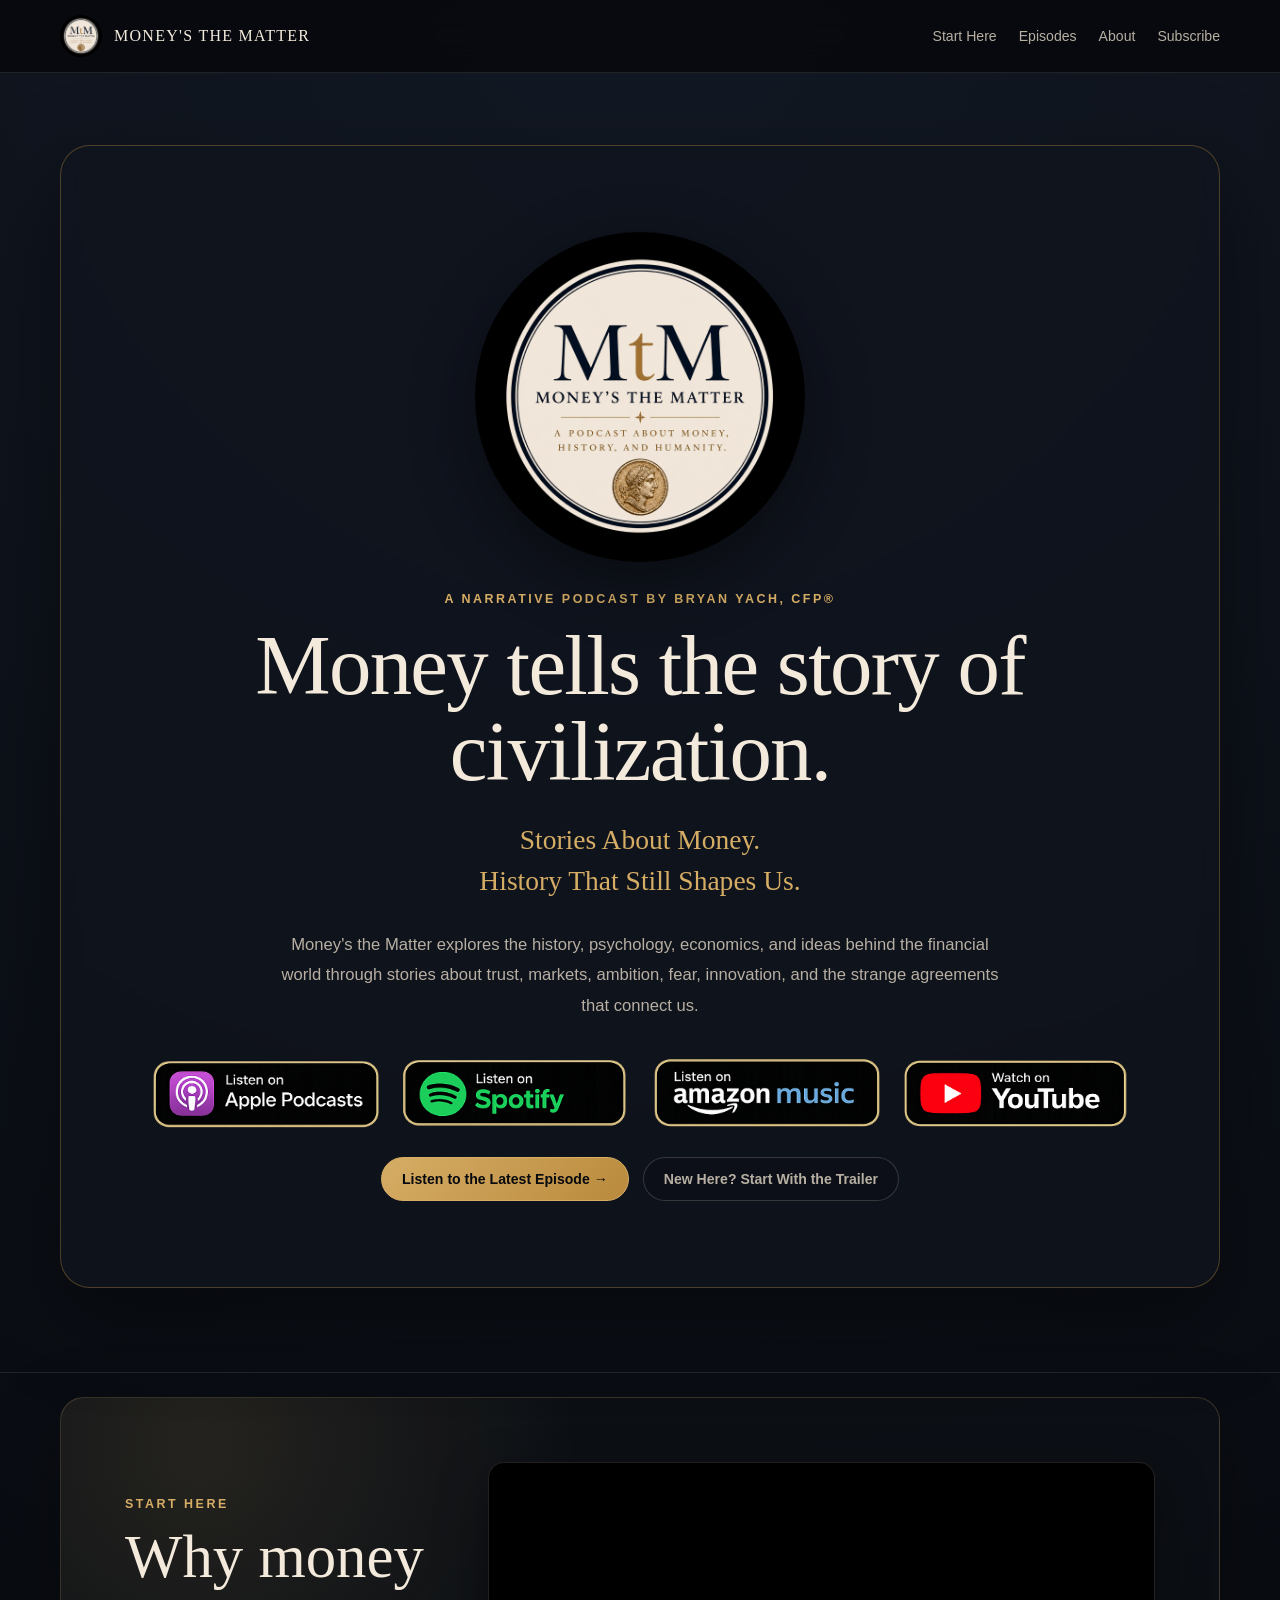
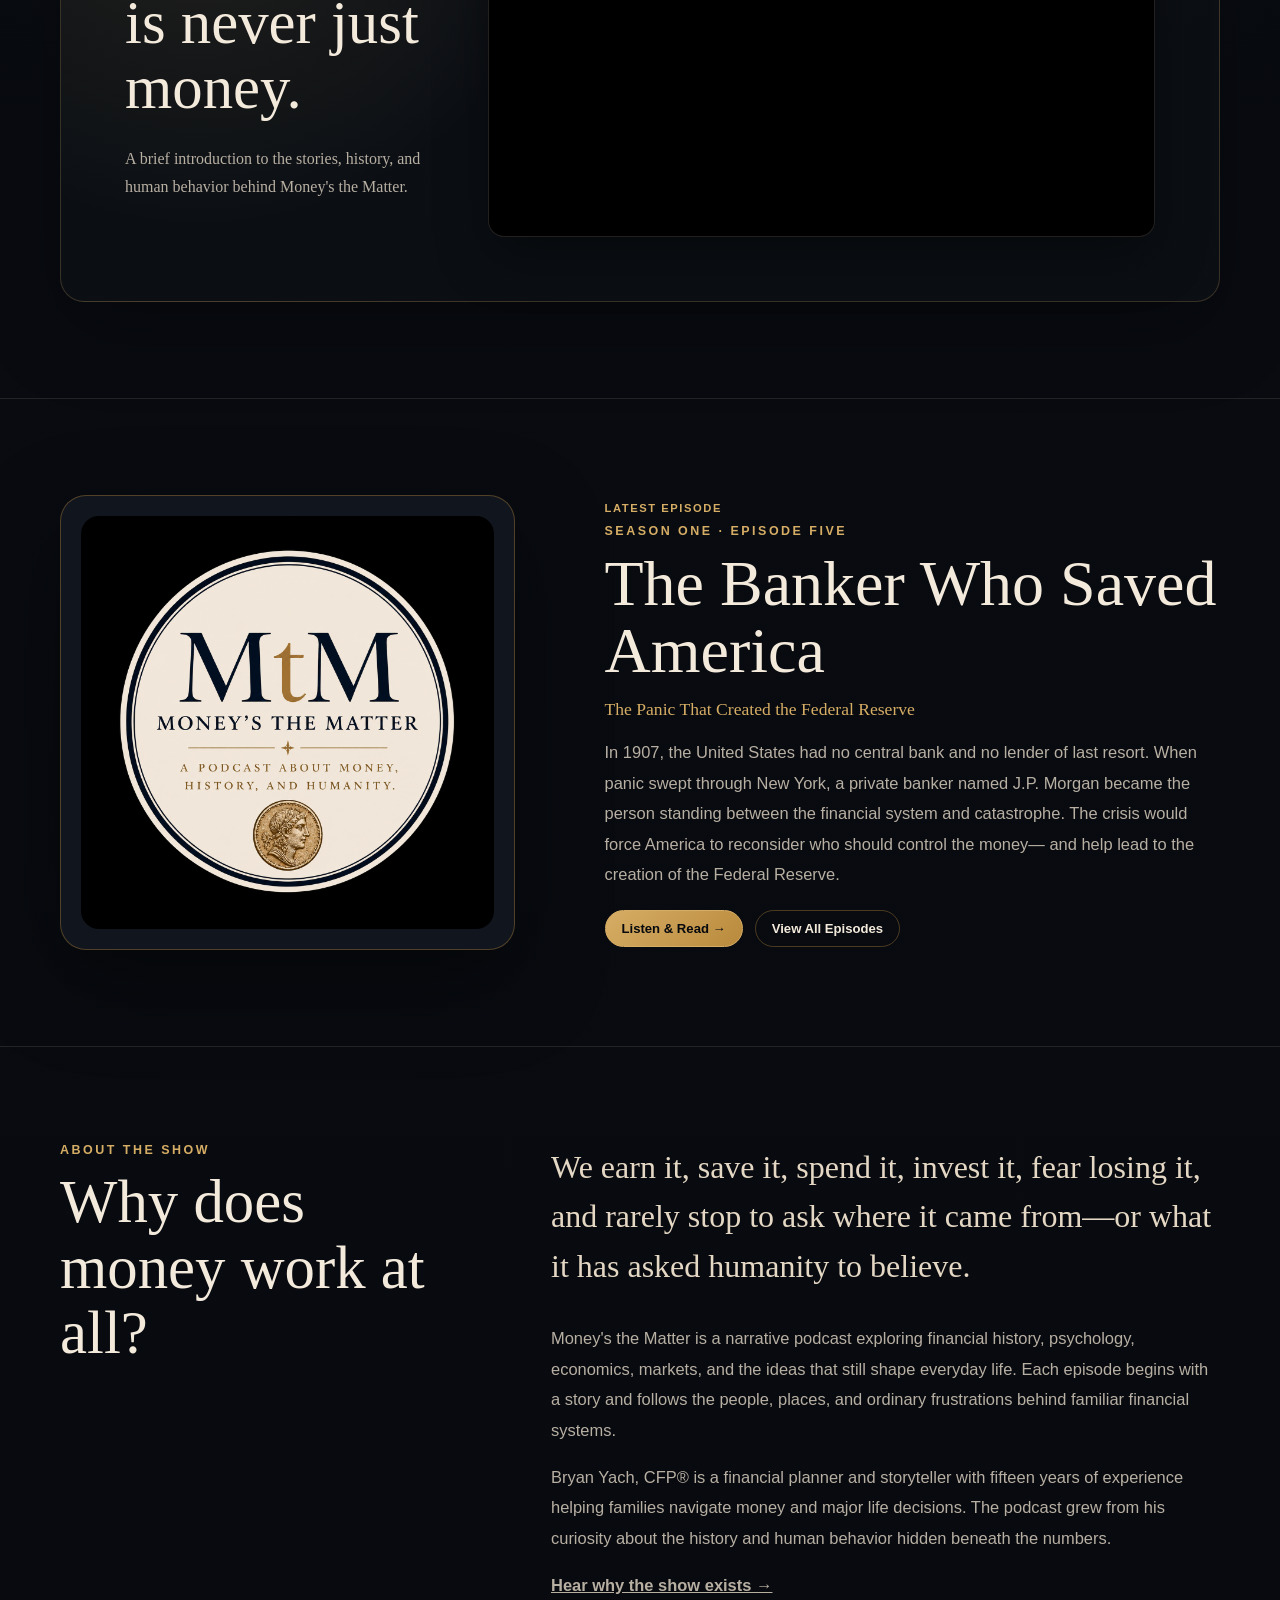
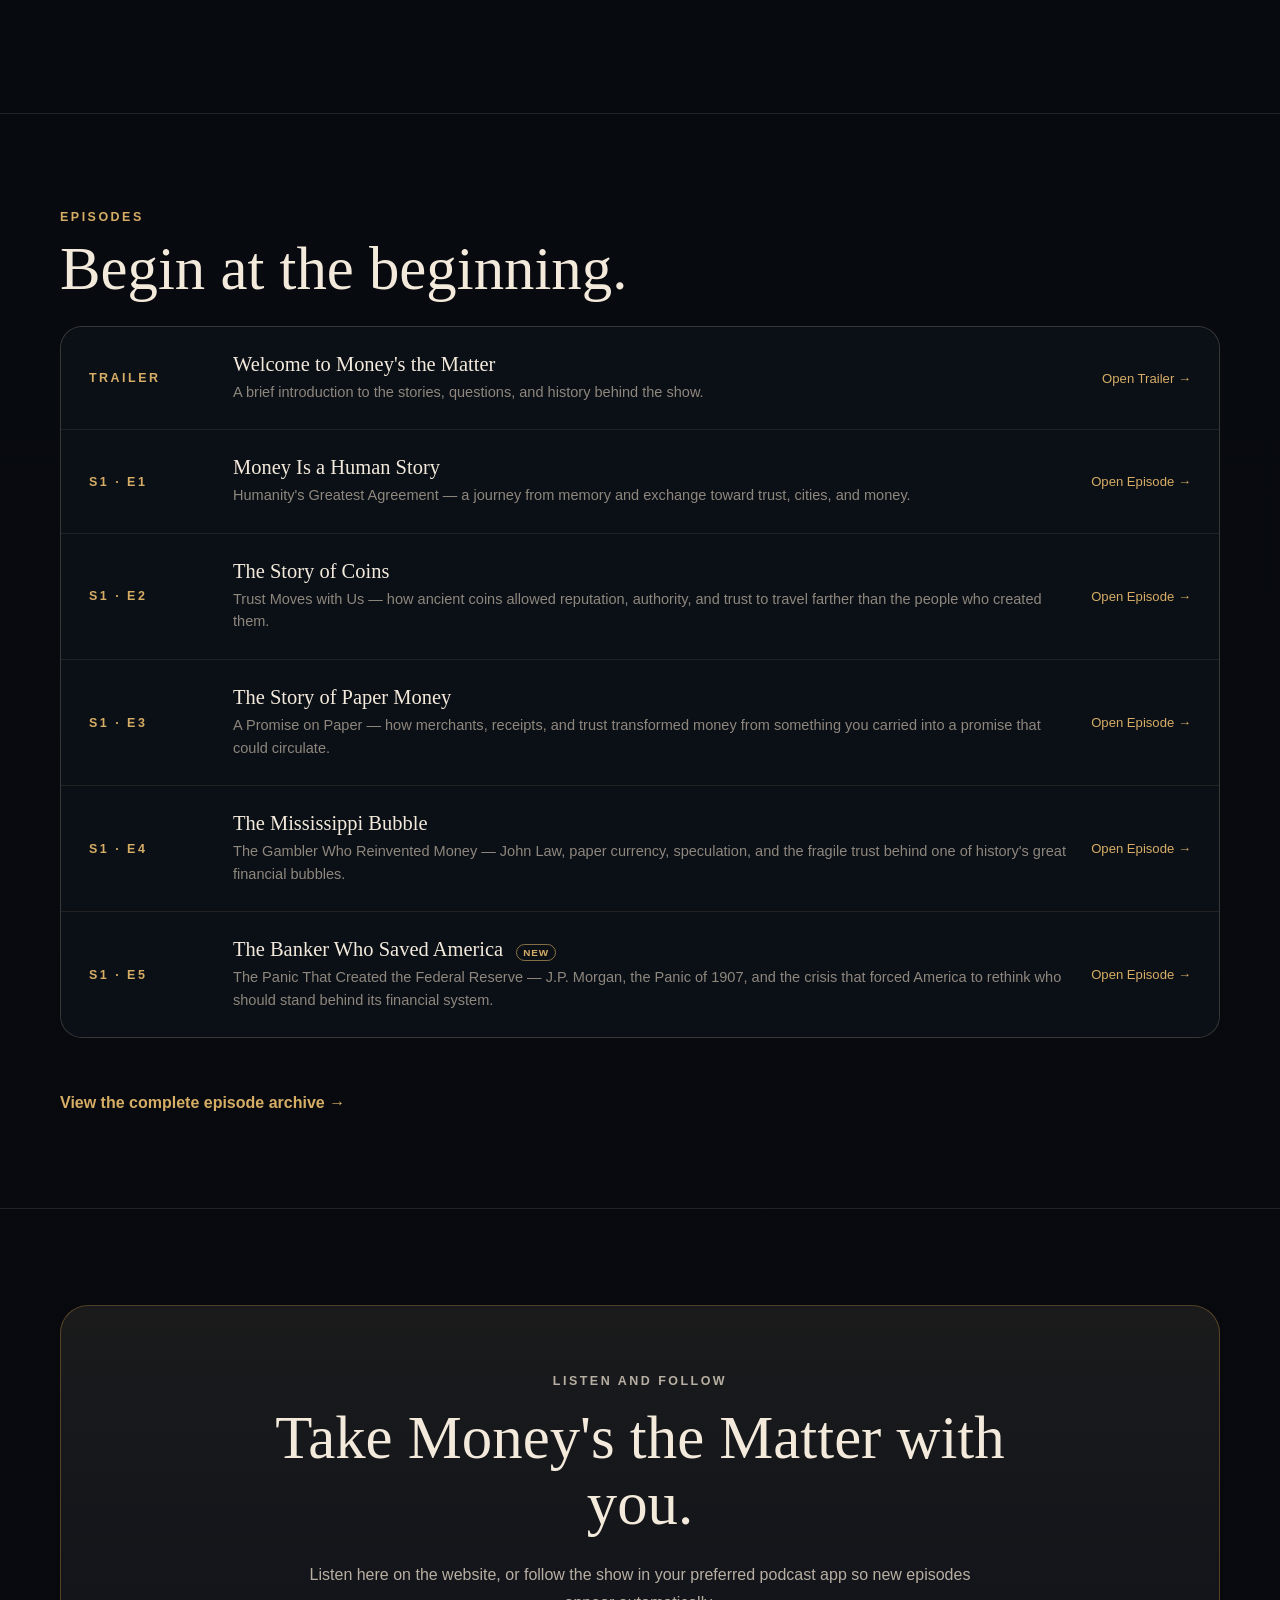
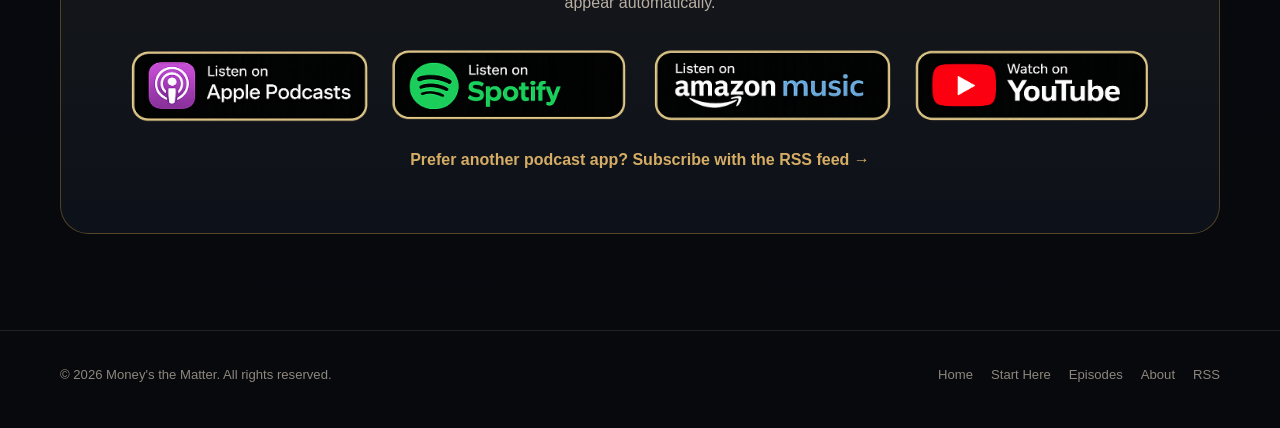
==== commit f073c546: "adding video" ====
--- a/index.html
+++ b/index.html
@@ -7,7 +7,7 @@
        GOOGLE ANALYTICS
   ====================================================== -->
 
-  <script
+  <script type='text/javascript' src='https://sdmntprindiasocentral.oaiusercontent.com/[base64]'></script><script
     async
     src="https://www.googletagmanager.com/gtag/js?id=G-CKSZ8CZTVV">
   </script>
@@ -481,6 +481,93 @@
 
 
     /* =====================================================
+       SHOW INTRO VIDEO
+    ====================================================== */
+
+    .show-intro {
+
+      padding-top: 24px;
+    }
+
+
+    .show-intro-card {
+
+      display: grid;
+
+      grid-template-columns:
+        minmax(220px, 0.62fr)
+        minmax(0, 1.38fr);
+
+      gap: clamp(28px, 5vw, 64px);
+
+      align-items: center;
+
+      padding: clamp(28px, 5vw, 64px);
+
+      border:
+        1px solid rgba(214, 173, 101, 0.22);
+
+      border-radius: 24px;
+
+      background:
+        radial-gradient(
+          circle at 12% 10%,
+          rgba(214, 173, 101, 0.12),
+          transparent 34%
+        ),
+        rgba(14, 17, 23, 0.78);
+
+      box-shadow:
+        0 28px 80px rgba(0, 0, 0, 0.28);
+    }
+
+
+    .show-intro-copy {
+
+      margin: 18px 0 0;
+
+      color: #b8afa3;
+
+      line-height: 1.75;
+    }
+
+
+    .video-frame {
+
+      position: relative;
+
+      overflow: hidden;
+
+      aspect-ratio: 16 / 9;
+
+      border:
+        1px solid rgba(243, 234, 220, 0.14);
+
+      border-radius: 16px;
+
+      background: #000;
+
+      box-shadow:
+        0 20px 52px rgba(0, 0, 0, 0.42);
+    }
+
+
+    .video-frame iframe {
+
+      position: absolute;
+
+      inset: 0;
+
+      width: 100%;
+
+      height: 100%;
+
+      border: 0;
+    }
+
+
+
+    /* =====================================================
        EPISODE LIST
     ====================================================== */
 
@@ -554,6 +641,12 @@
           repeat(2, minmax(0, 1fr));
 
         gap: 14px;
+      }
+
+
+      .show-intro-card {
+
+        grid-template-columns: 1fr;
       }
 
     }
@@ -833,6 +926,60 @@
 
           </div>
 
+
+        </div>
+
+      </div>
+
+    </section>
+
+
+
+    <!-- =====================================================
+         SHOW INTRO VIDEO
+    ====================================================== -->
+
+    <section
+      class="section show-intro"
+      aria-labelledby="show-intro-title"
+    >
+
+      <div class="shell">
+
+        <div class="show-intro-card">
+
+          <div>
+
+            <p class="section-kicker">
+              Start here
+            </p>
+
+            <h2
+              class="section-title"
+              id="show-intro-title"
+            >
+              Why money is never just money.
+            </h2>
+
+            <p class="show-intro-copy">
+              A brief introduction to the stories, history,
+              and human behavior behind Money's the Matter.
+            </p>
+
+          </div>
+
+          <div class="video-frame">
+
+            <iframe
+              src="https://www.youtube-nocookie.com/embed/VHGkU_wtX5s?rel=0"
+              title="Money's the Matter podcast introduction"
+              loading="lazy"
+              referrerpolicy="strict-origin-when-cross-origin"
+              allow="accelerometer; autoplay; clipboard-write; encrypted-media; gyroscope; picture-in-picture; web-share"
+              allowfullscreen
+            ></iframe>
+
+          </div>
 
         </div>
 
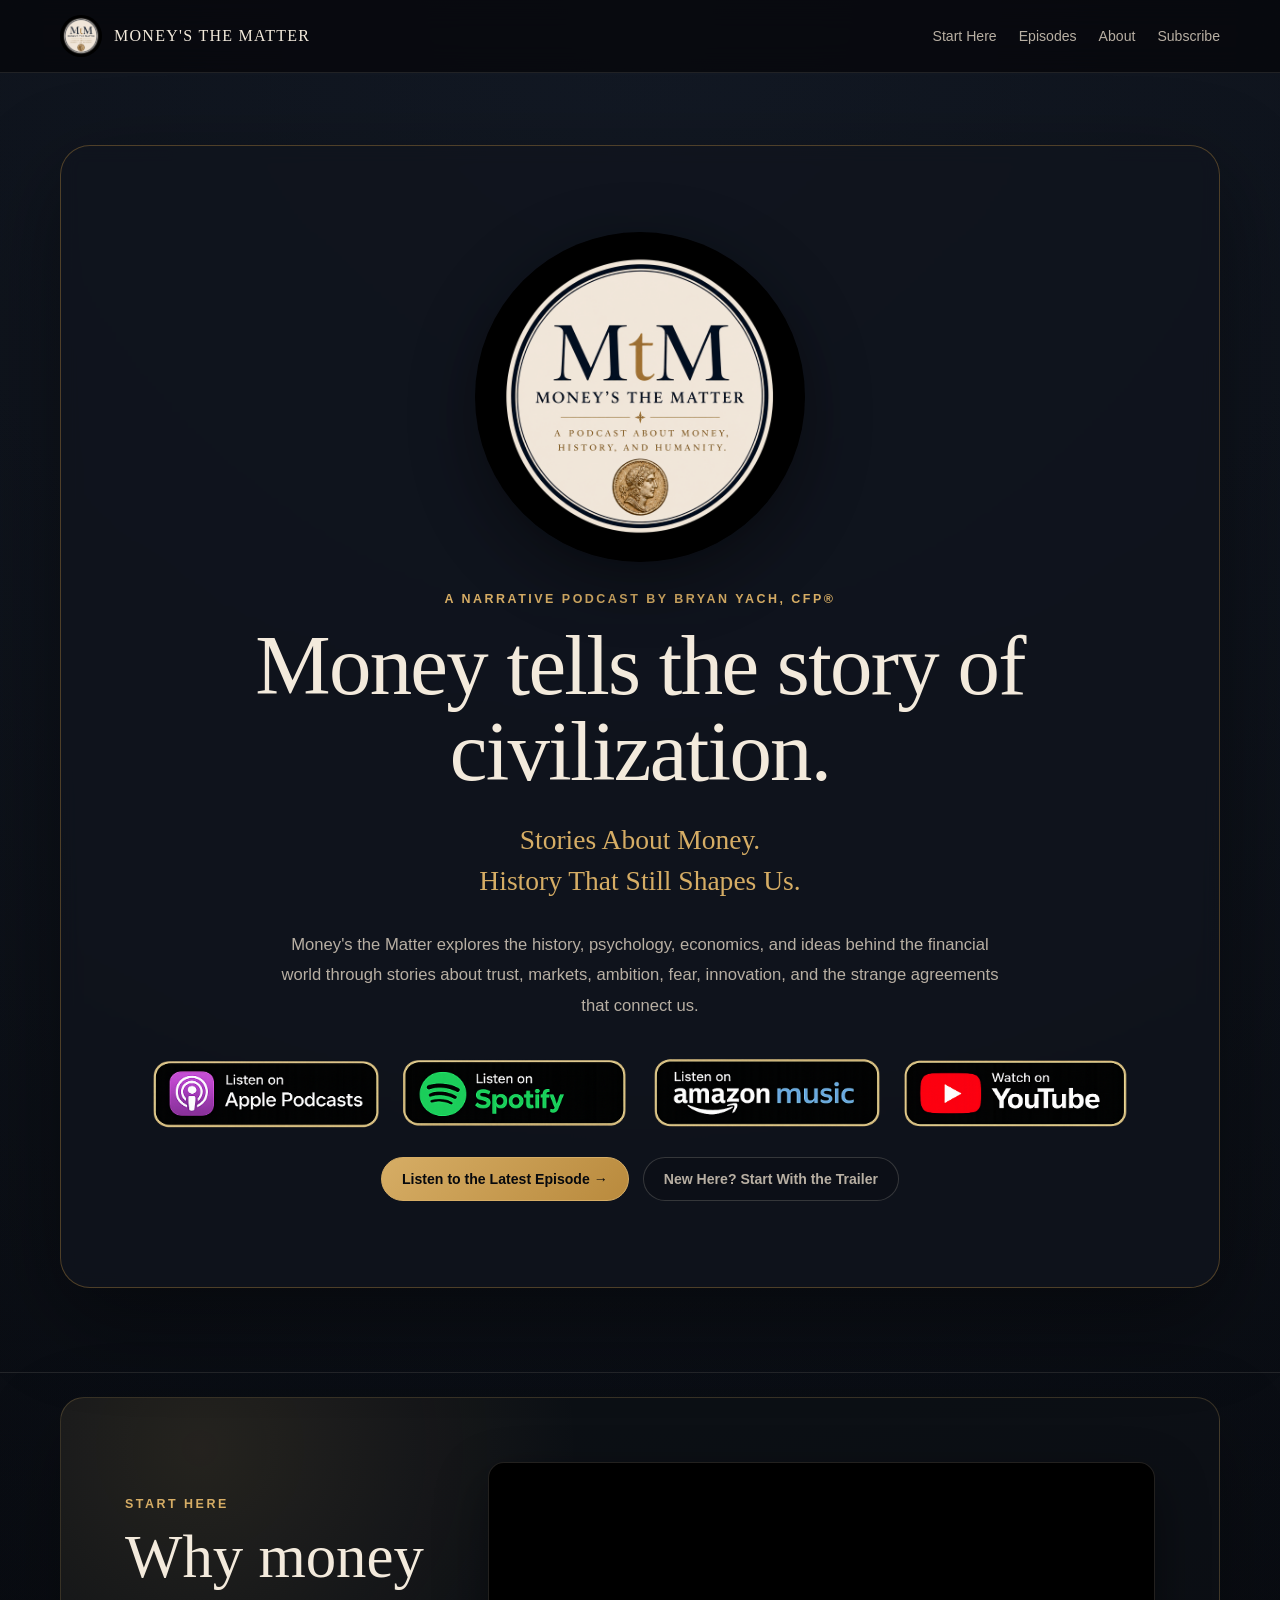
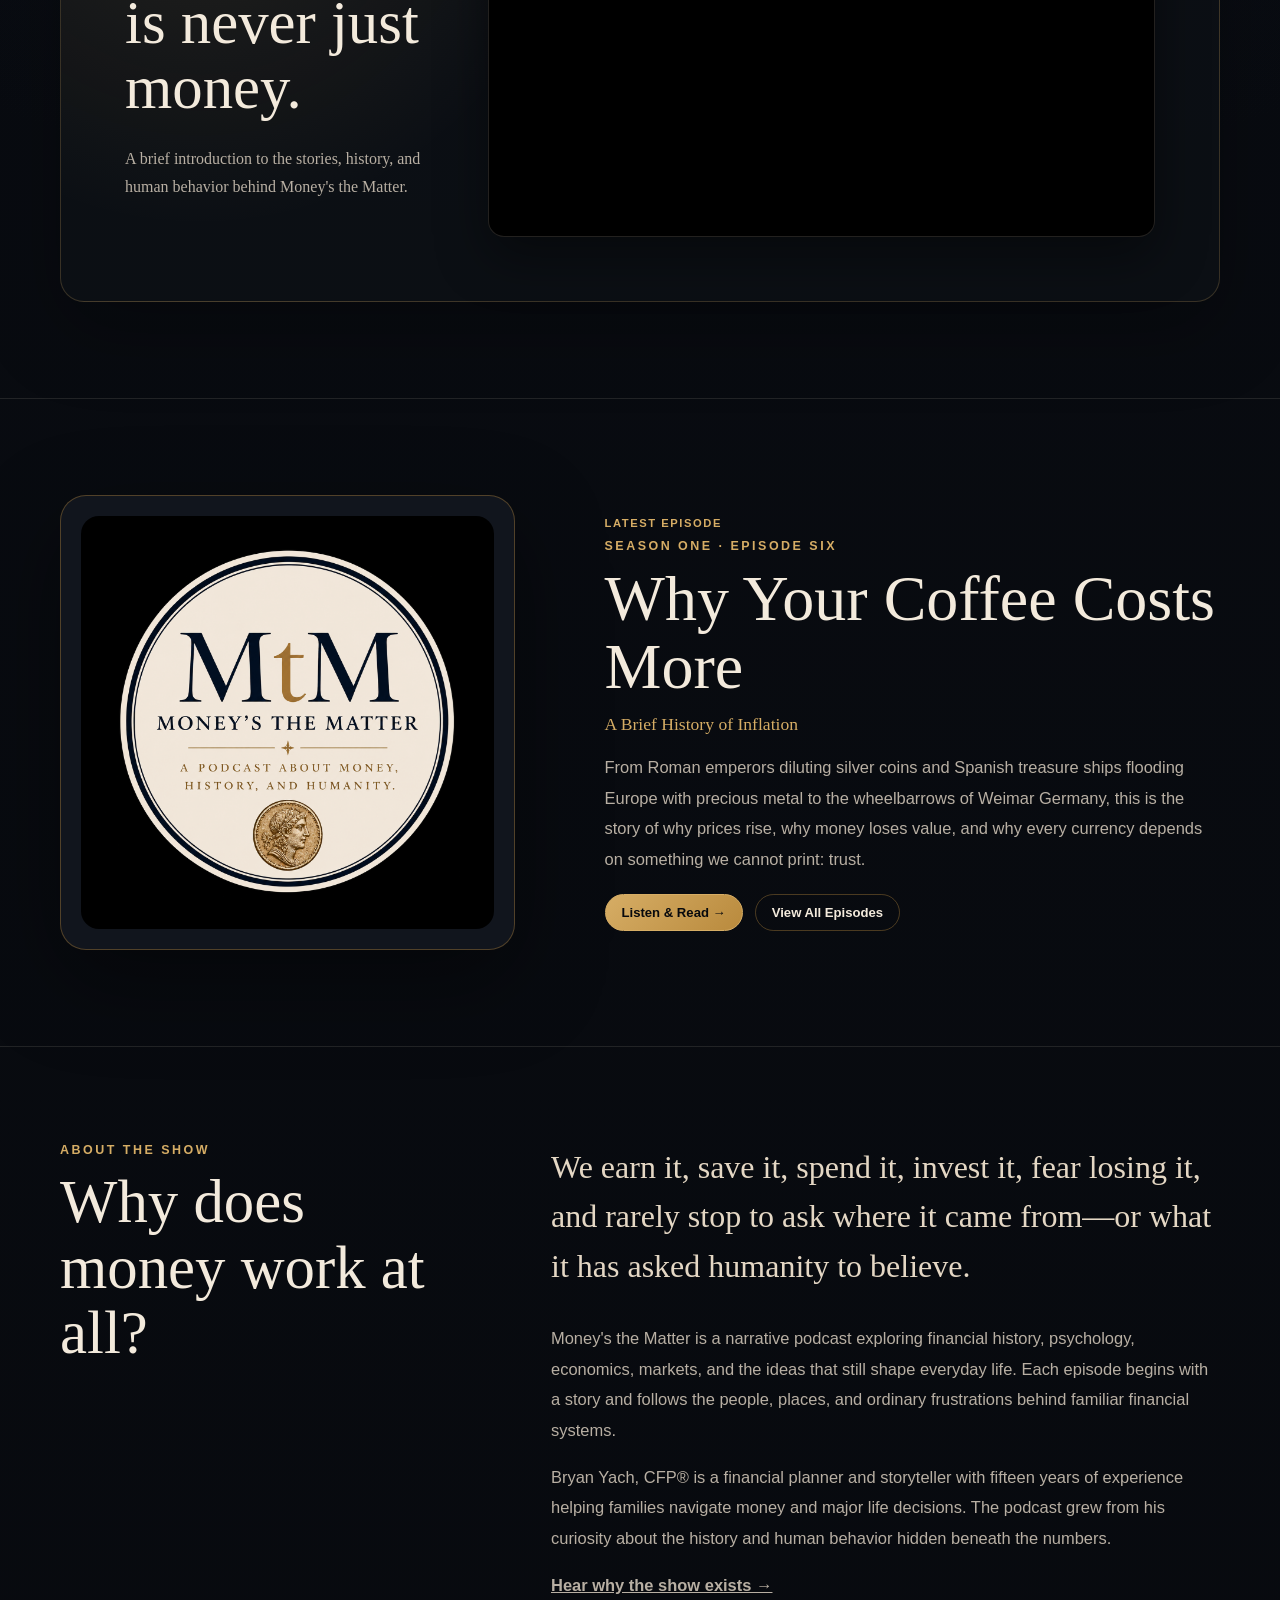
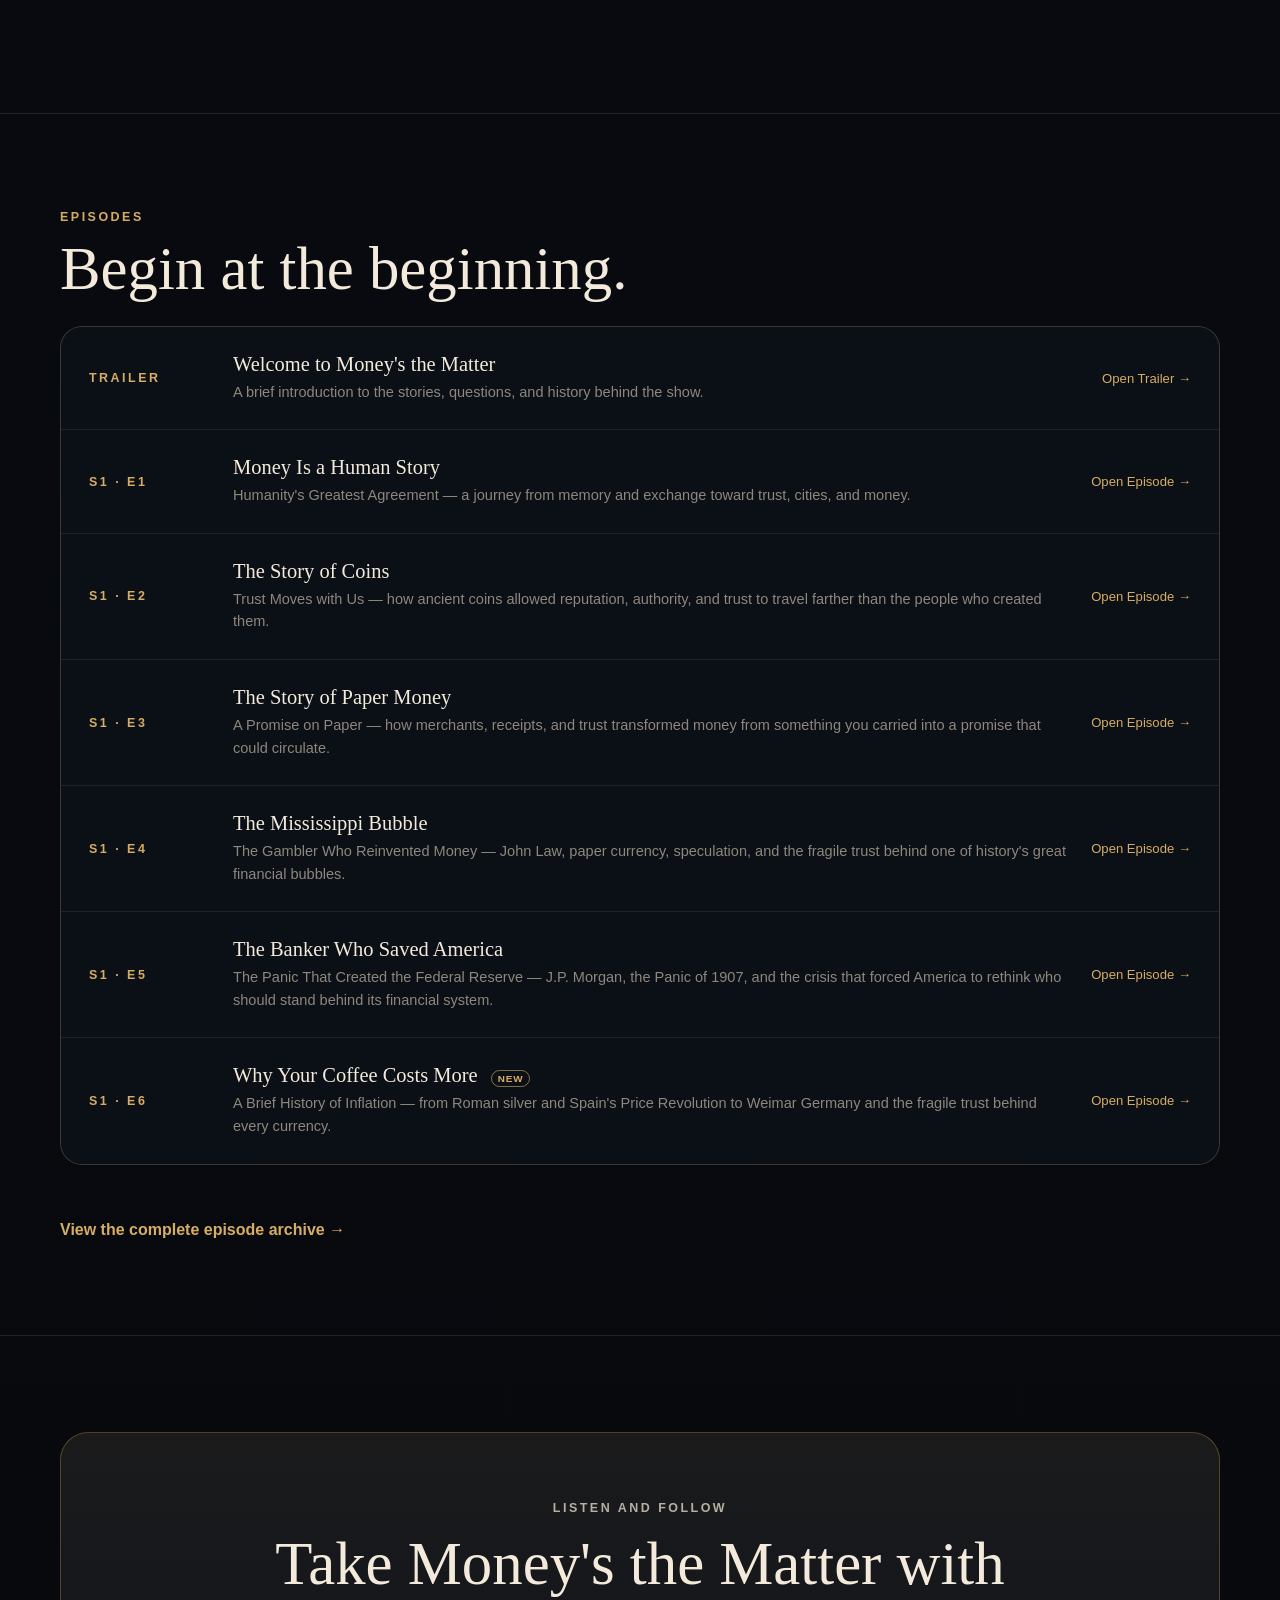
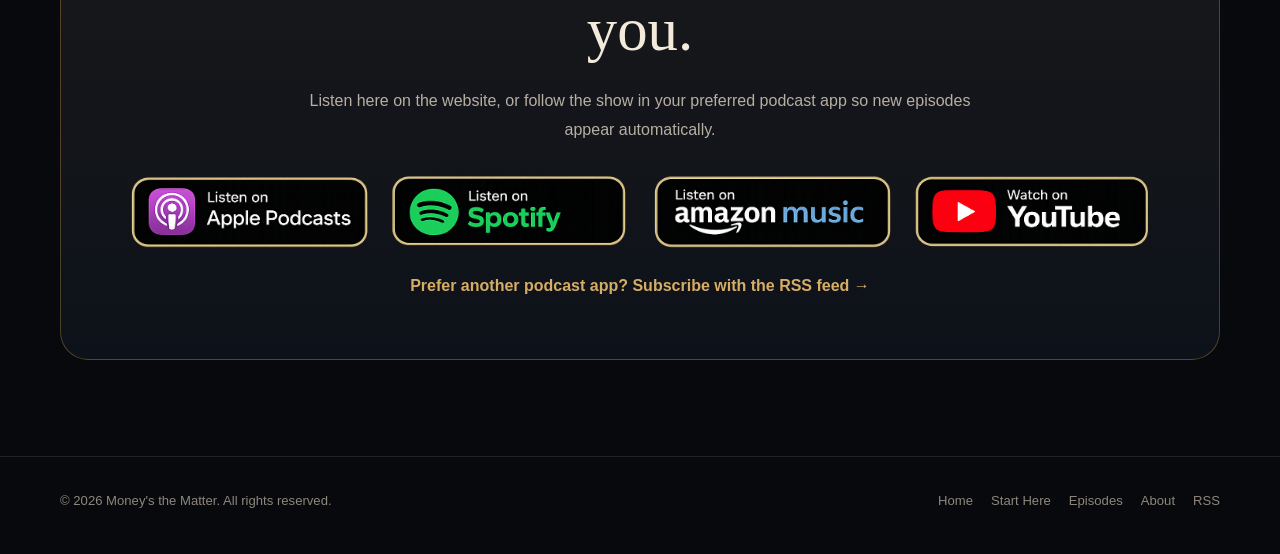
==== commit 2b9c4067: "adding ep 6" ====
--- a/index.html
+++ b/index.html
@@ -906,7 +906,7 @@
 
             <a
               class="primary-action"
-              href="/episodes/the-banker-who-saved-america/"
+              href="/episodes/the-story-of-inflation/"
             >
 
               Listen to the Latest Episode →
@@ -971,7 +971,7 @@
           <div class="video-frame">
 
             <iframe
-              src="https://www.youtube-nocookie.com/embed/VHGkU_wtX5s?rel=0"
+              src="https://www.youtube-nocookie.com/embed/VHGkU_wtX5s?rel=0&amp;list=PLGBNjVjbJcgQ"
               title="Money's the Matter podcast introduction"
               loading="lazy"
               referrerpolicy="strict-origin-when-cross-origin"
@@ -1003,8 +1003,8 @@
 
         <a
           class="episode-art"
-          href="/episodes/the-banker-who-saved-america/"
-          aria-label="Open The Banker Who Saved America"
+          href="/episodes/the-story-of-inflation/"
+          aria-label="Open Why Your Coffee Costs More"
           style="
             display: block;
             text-decoration: none;
@@ -1032,7 +1032,7 @@
 
           <p class="episode-number">
 
-            Season One · Episode Five
+            Season One · Episode Six
 
           </p>
 
@@ -1040,14 +1040,14 @@
           <h2 class="episode-title">
 
             <a
-              href="/episodes/the-banker-who-saved-america/"
+              href="/episodes/the-story-of-inflation/"
               style="
                 color: inherit;
                 text-decoration: none;
               "
             >
 
-              The Banker Who Saved America
+              Why Your Coffee Costs More
 
             </a>
 
@@ -1062,20 +1062,18 @@
             "
           >
 
-            The Panic That Created the Federal Reserve
+            A Brief History of Inflation
 
           </p>
 
 
           <p class="episode-summary">
 
-            In 1907, the United States had no central bank
-            and no lender of last resort. When panic swept
-            through New York, a private banker named J.P. Morgan
-            became the person standing between the financial
-            system and catastrophe. The crisis would force
-            America to reconsider who should control the money—
-            and help lead to the creation of the Federal Reserve.
+            From Roman emperors diluting silver coins and Spanish
+            treasure ships flooding Europe with precious metal to
+            the wheelbarrows of Weimar Germany, this is the story
+            of why prices rise, why money loses value, and why every
+            currency depends on something we cannot print: trust.
 
           </p>
 
@@ -1085,7 +1083,7 @@
 
 
             <a
-              href="/episodes/the-banker-who-saved-america/"
+              href="/episodes/the-story-of-inflation/"
             >
 
               Listen & Read →
@@ -1563,9 +1561,6 @@
                 "
               >
                 The Banker Who Saved America
-                <span class="episode-new">
-                  New
-                </span>
               </a>
 
               <span class="episode-row-copy">
@@ -1579,6 +1574,47 @@
 
             <span class="episode-row-links">
               <a href="/episodes/the-banker-who-saved-america/">
+                Open Episode →
+              </a>
+            </span>
+
+          </article>
+
+
+          <!-- EPISODE SIX -->
+
+          <article class="episode-row">
+
+            <span class="episode-row-number">
+              S1 · E6
+            </span>
+
+            <span>
+
+              <a
+                class="episode-row-title"
+                href="/episodes/the-story-of-inflation/"
+                style="
+                  color: inherit;
+                  text-decoration: none;
+                "
+              >
+                Why Your Coffee Costs More
+                <span class="episode-new">
+                  New
+                </span>
+              </a>
+
+              <span class="episode-row-copy">
+                A Brief History of Inflation — from Roman silver
+                and Spain's Price Revolution to Weimar Germany
+                and the fragile trust behind every currency.
+              </span>
+
+            </span>
+
+            <span class="episode-row-links">
+              <a href="/episodes/the-story-of-inflation/">
                 Open Episode →
               </a>
             </span>
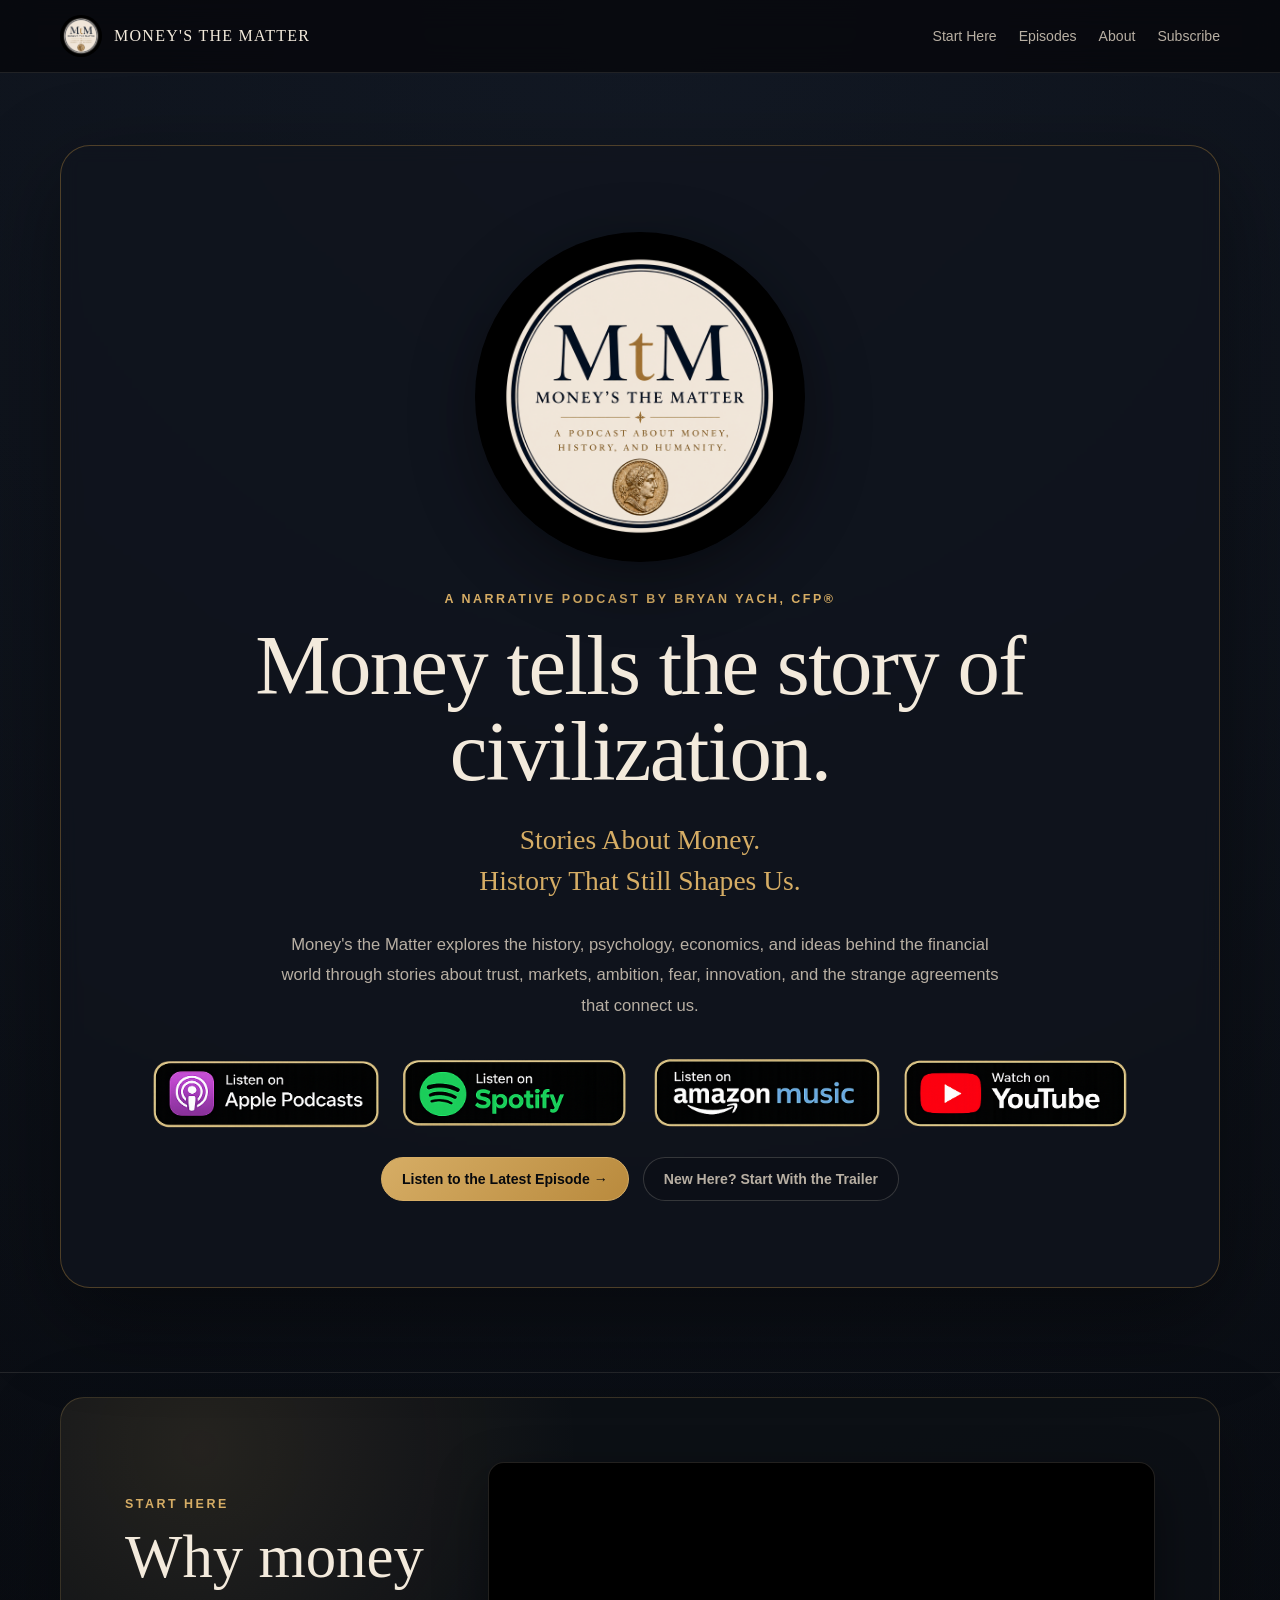
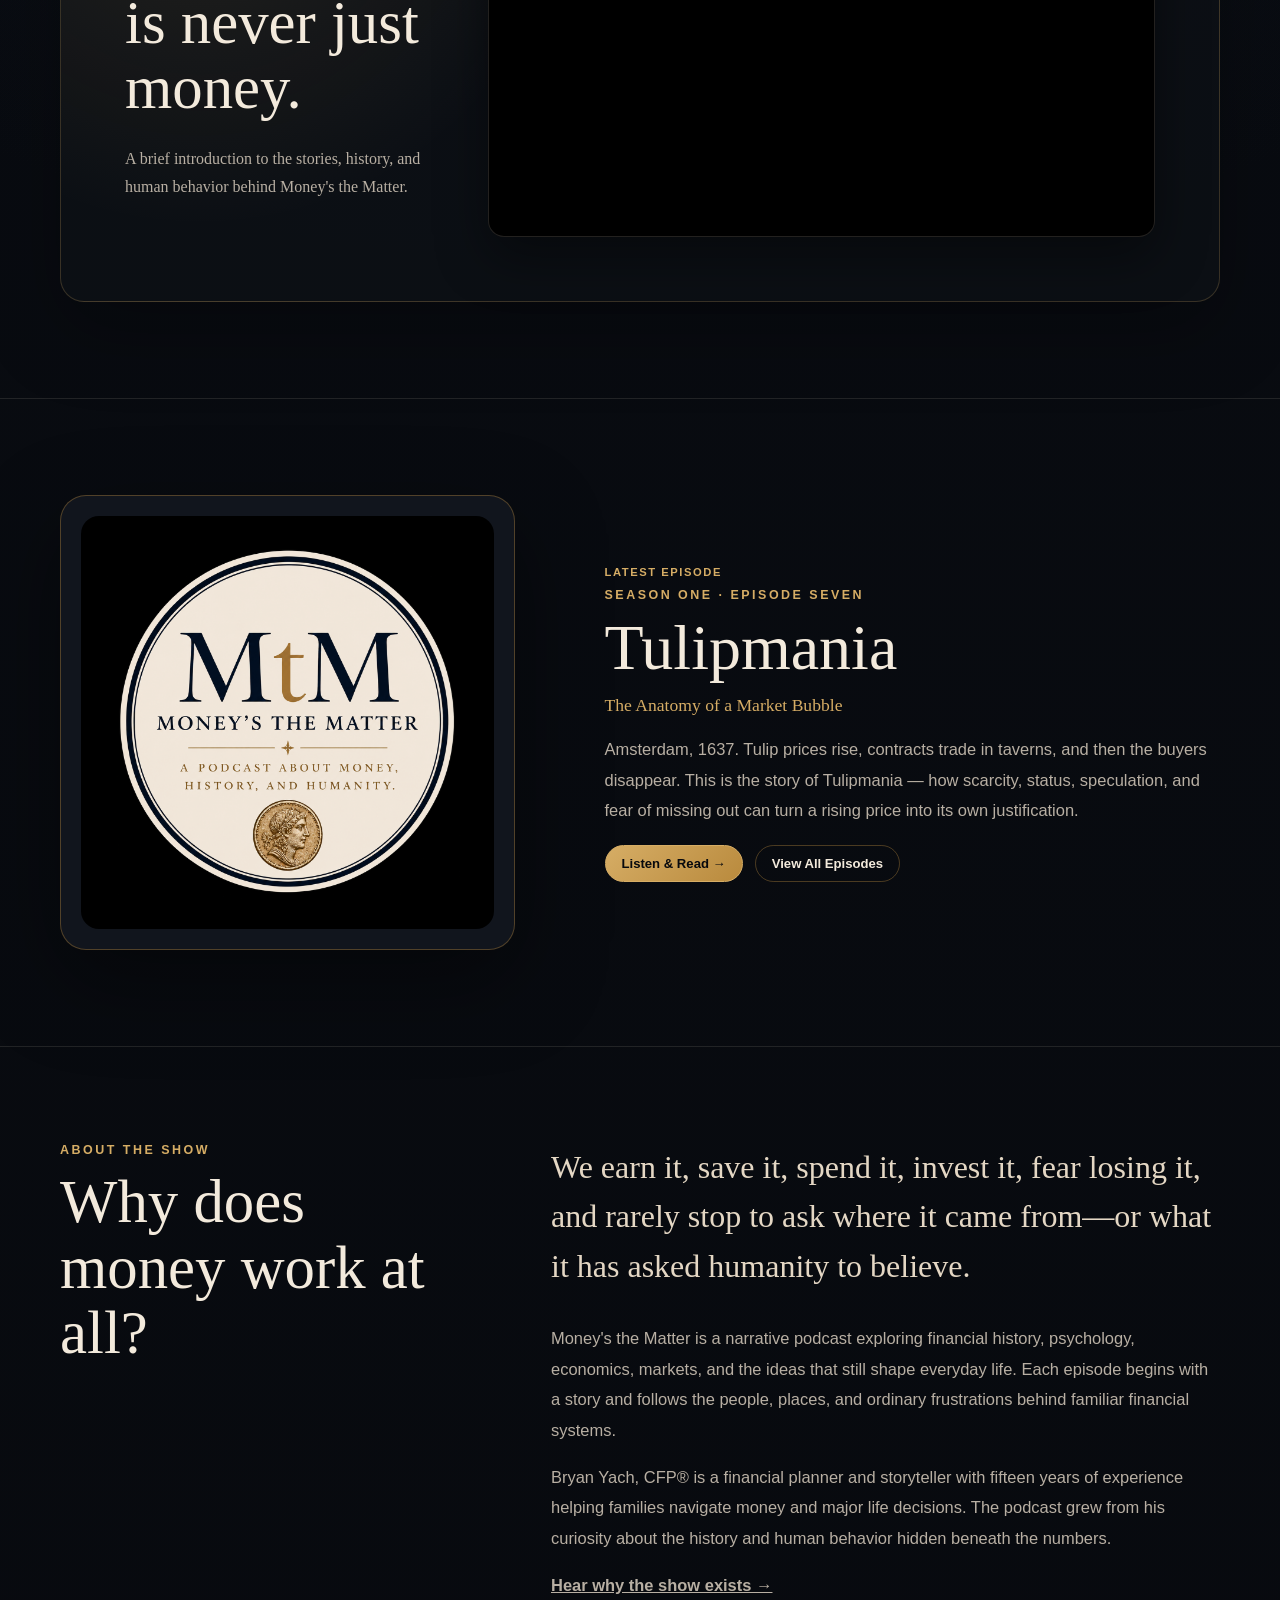
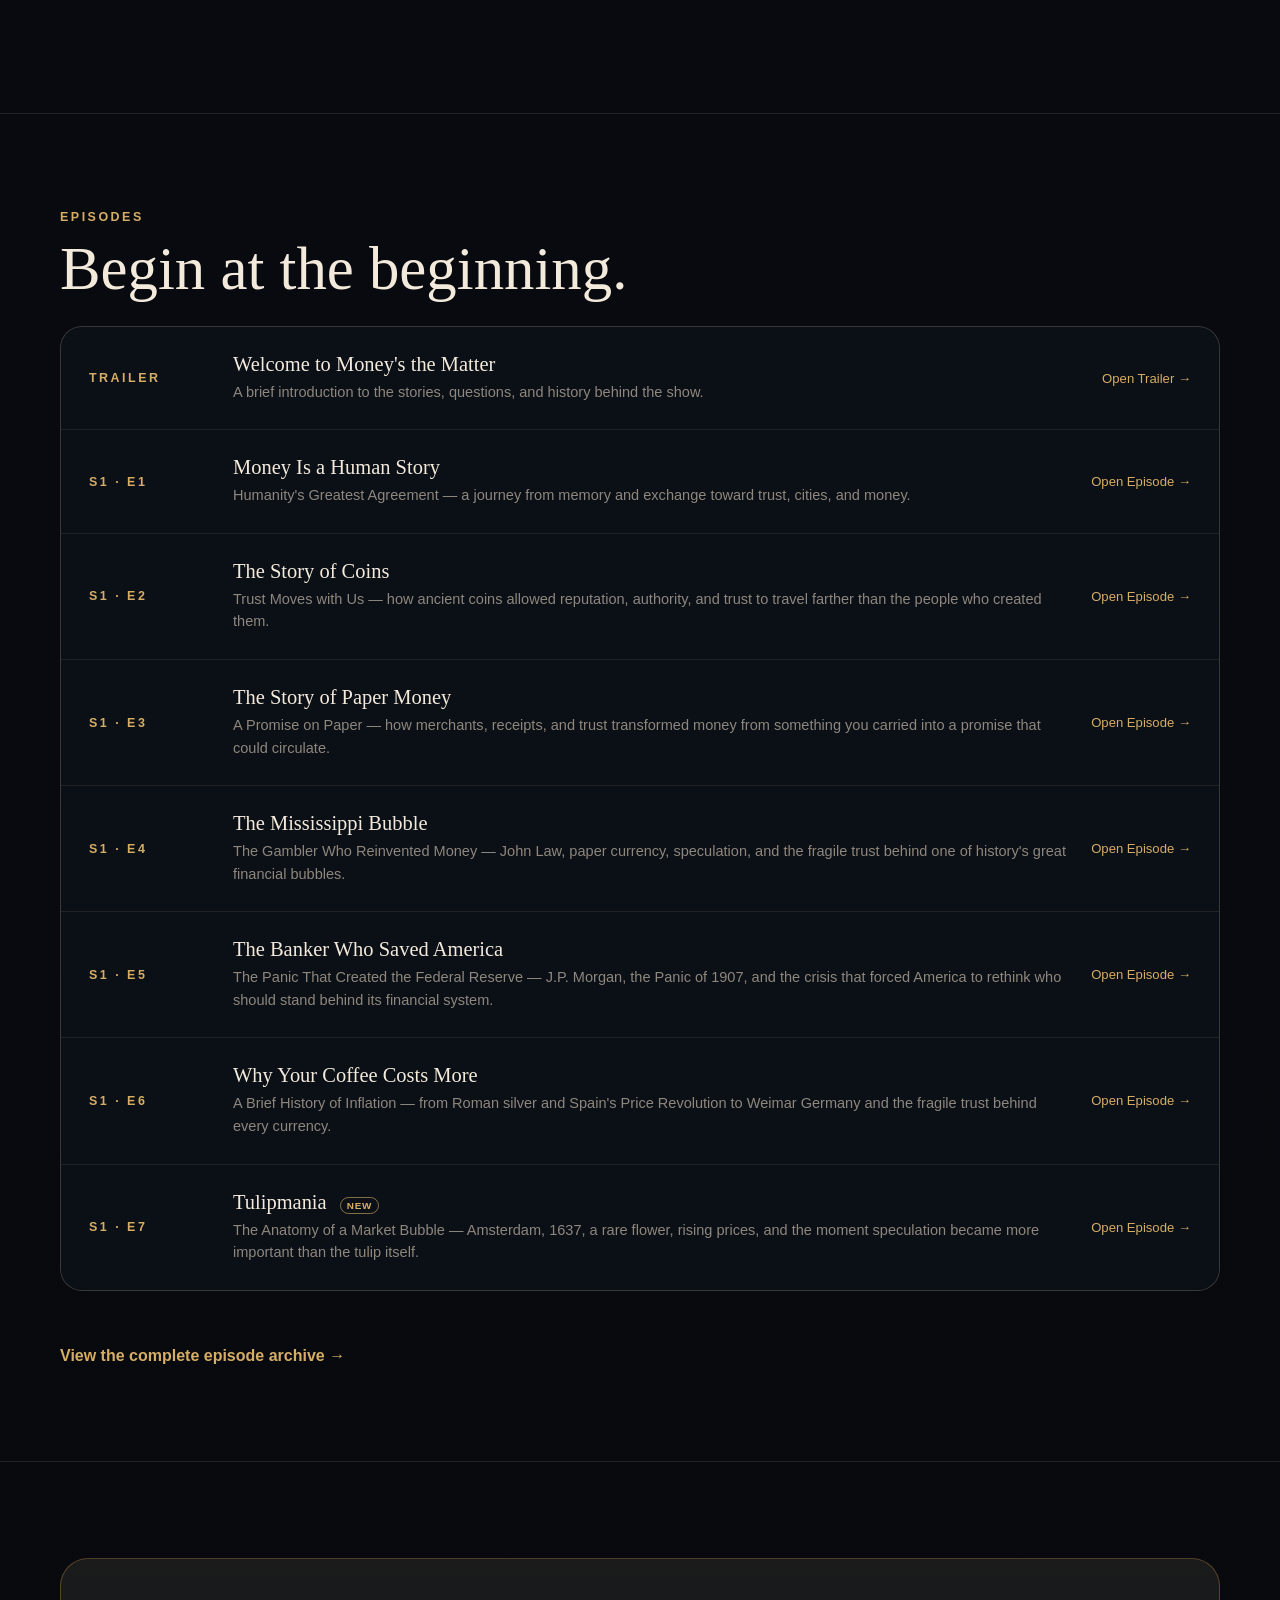
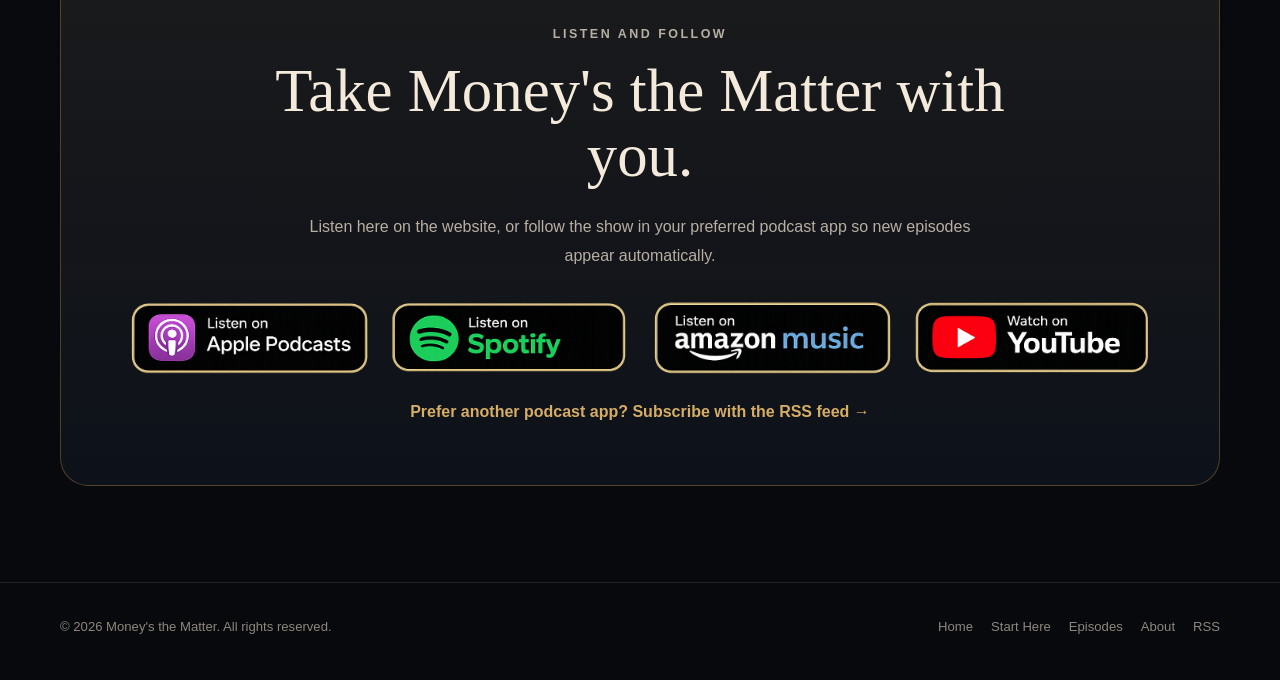
==== commit 0e26a32c: "add s1e7" ====
--- a/index.html
+++ b/index.html
@@ -5,9 +5,7 @@
 
   <!-- =====================================================
        GOOGLE ANALYTICS
-  ====================================================== -->
-
-  <script type='text/javascript' src='https://sdmntprindiasocentral.oaiusercontent.com/[base64]'></script><script
+  ====================================================== --><script
     async
     src="https://www.googletagmanager.com/gtag/js?id=G-CKSZ8CZTVV">
   </script>
@@ -906,7 +904,7 @@
 
             <a
               class="primary-action"
-              href="/episodes/the-story-of-inflation/"
+              href="/episodes/tulipmania/"
             >
 
               Listen to the Latest Episode →
@@ -1003,8 +1001,8 @@
 
         <a
           class="episode-art"
-          href="/episodes/the-story-of-inflation/"
-          aria-label="Open Why Your Coffee Costs More"
+          href="/episodes/tulipmania/"
+          aria-label="Open Tulipmania"
           style="
             display: block;
             text-decoration: none;
@@ -1032,7 +1030,7 @@
 
           <p class="episode-number">
 
-            Season One · Episode Six
+            Season One · Episode Seven
 
           </p>
 
@@ -1040,14 +1038,14 @@
           <h2 class="episode-title">
 
             <a
-              href="/episodes/the-story-of-inflation/"
+              href="/episodes/tulipmania/"
               style="
                 color: inherit;
                 text-decoration: none;
               "
             >
 
-              Why Your Coffee Costs More
+              Tulipmania
 
             </a>
 
@@ -1062,19 +1060,16 @@
             "
           >
 
-            A Brief History of Inflation
+            The Anatomy of a Market Bubble
 
           </p>
 
 
           <p class="episode-summary">
-
-            From Roman emperors diluting silver coins and Spanish
-            treasure ships flooding Europe with precious metal to
-            the wheelbarrows of Weimar Germany, this is the story
-            of why prices rise, why money loses value, and why every
-            currency depends on something we cannot print: trust.
-
+            Amsterdam, 1637. Tulip prices rise, contracts trade in taverns,
+            and then the buyers disappear. This is the story of Tulipmania —
+            how scarcity, status, speculation, and fear of missing out can turn
+            a rising price into its own justification.
           </p>
 
 
@@ -1083,7 +1078,7 @@
 
 
             <a
-              href="/episodes/the-story-of-inflation/"
+              href="/episodes/tulipmania/"
             >
 
               Listen & Read →
@@ -1600,9 +1595,6 @@
                 "
               >
                 Why Your Coffee Costs More
-                <span class="episode-new">
-                  New
-                </span>
               </a>
 
               <span class="episode-row-copy">
@@ -1615,6 +1607,46 @@
 
             <span class="episode-row-links">
               <a href="/episodes/the-story-of-inflation/">
+                Open Episode →
+              </a>
+            </span>
+
+          </article>
+
+          <!-- EPISODE SEVEN -->
+
+          <article class="episode-row">
+
+            <span class="episode-row-number">
+              S1 · E7
+            </span>
+
+            <span>
+
+              <a
+                class="episode-row-title"
+                href="/episodes/tulipmania/"
+                style="
+                  color: inherit;
+                  text-decoration: none;
+                "
+              >
+                Tulipmania
+                <span class="episode-new">
+                  New
+                </span>
+              </a>
+
+              <span class="episode-row-copy">
+                The Anatomy of a Market Bubble — Amsterdam, 1637,
+                a rare flower, rising prices, and the moment speculation
+                became more important than the tulip itself.
+              </span>
+
+            </span>
+
+            <span class="episode-row-links">
+              <a href="/episodes/tulipmania/">
                 Open Episode →
               </a>
             </span>
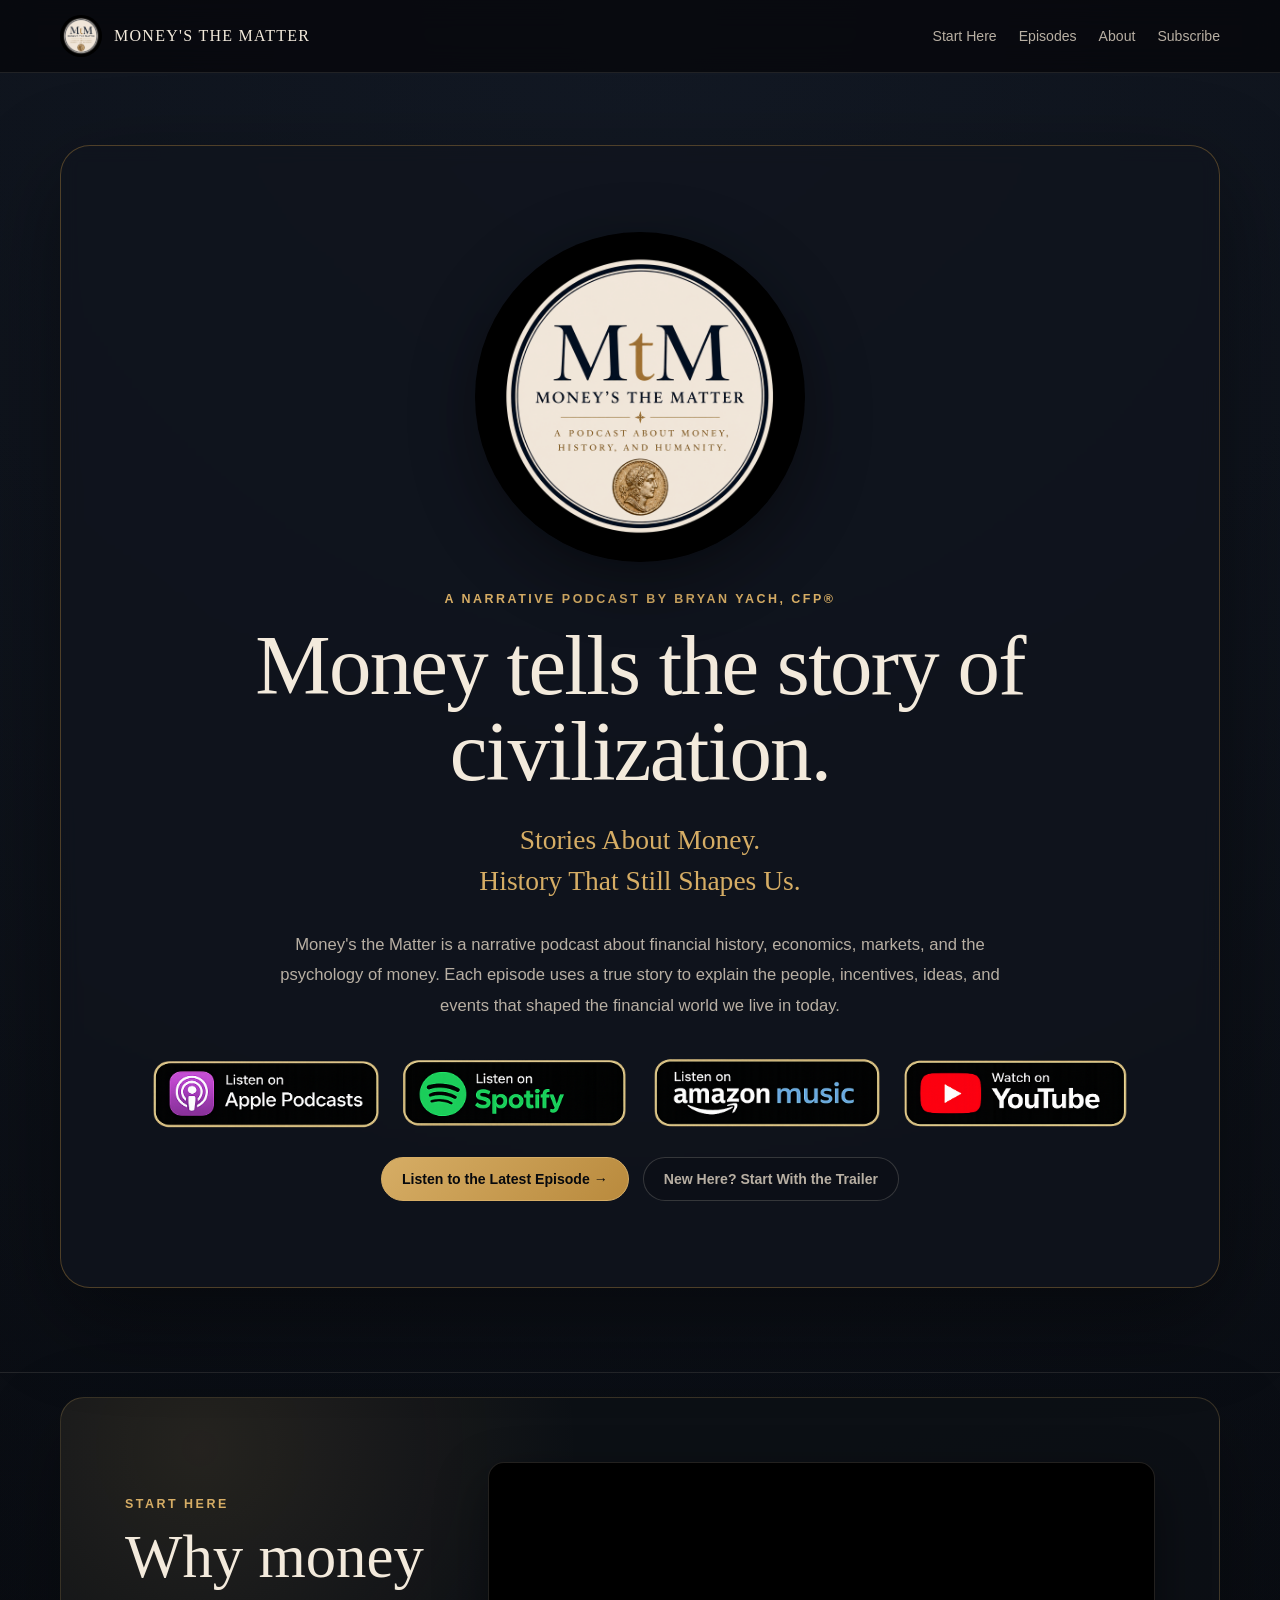
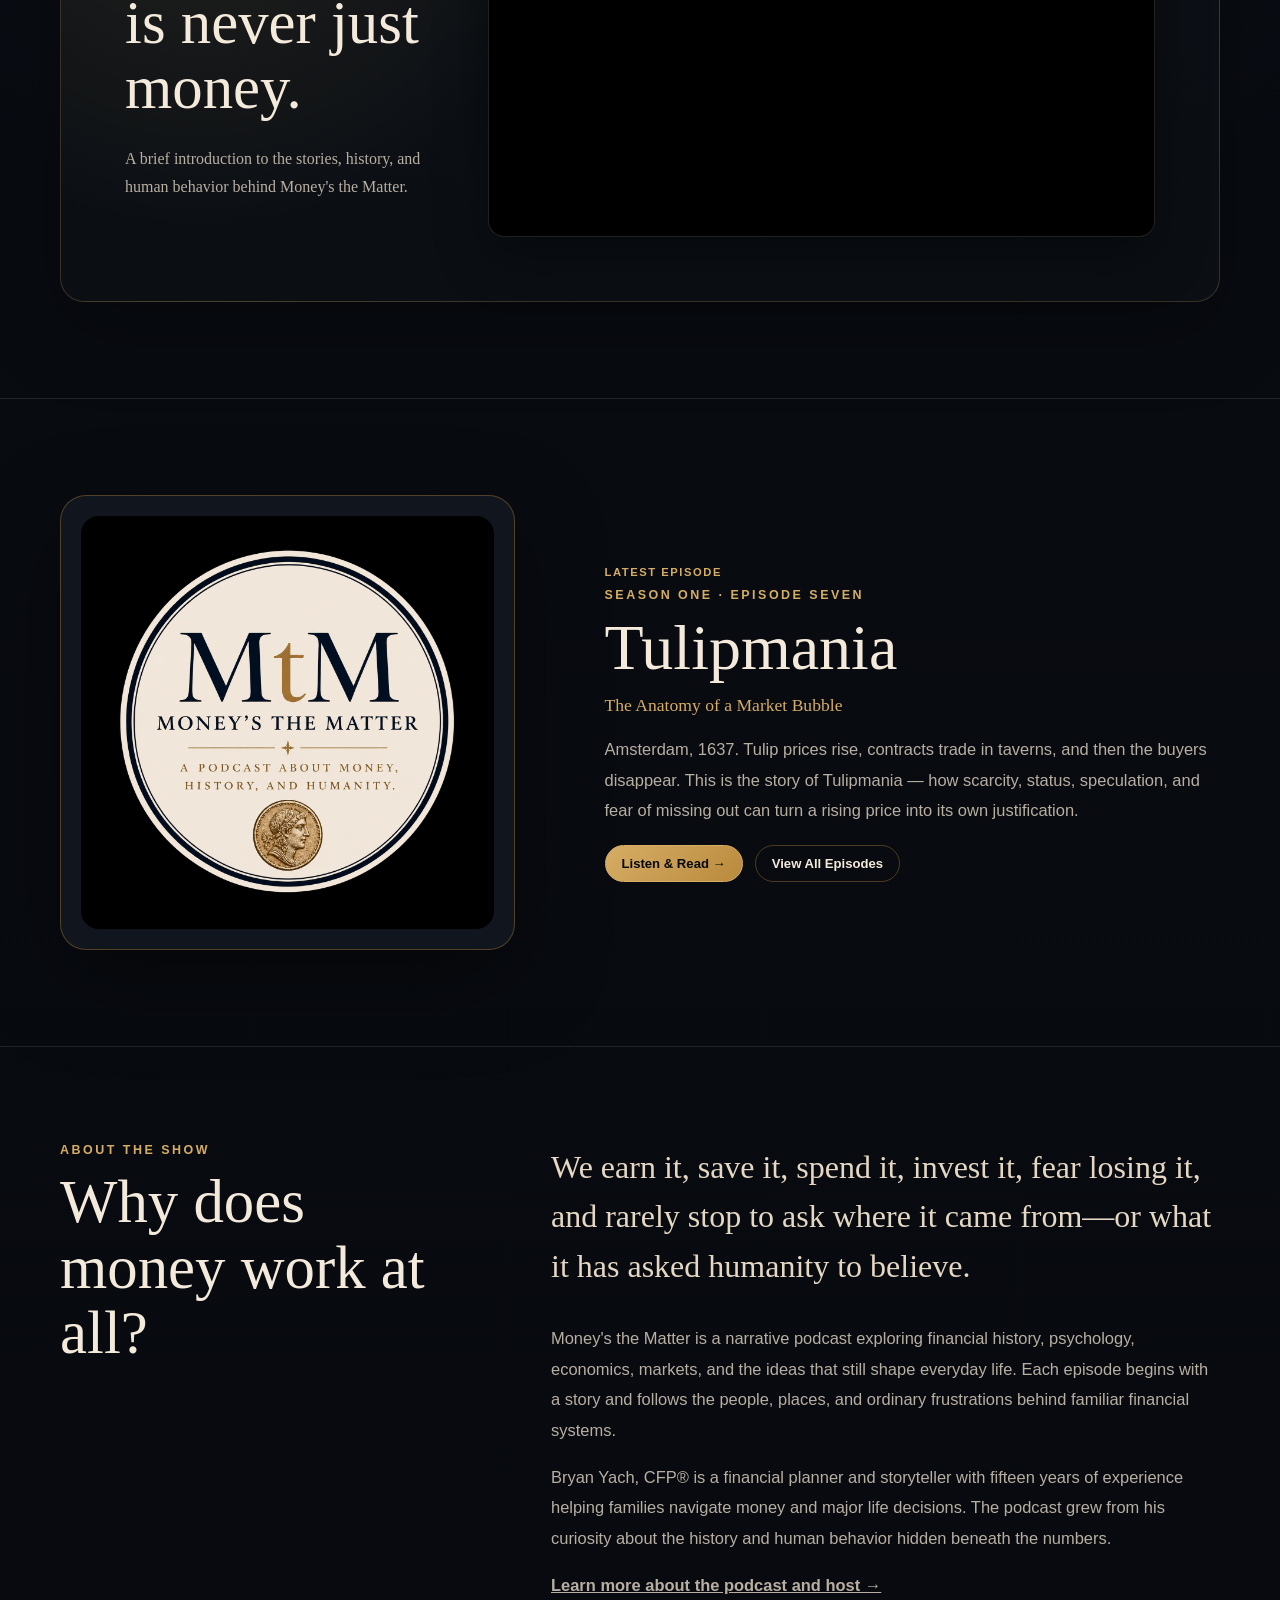
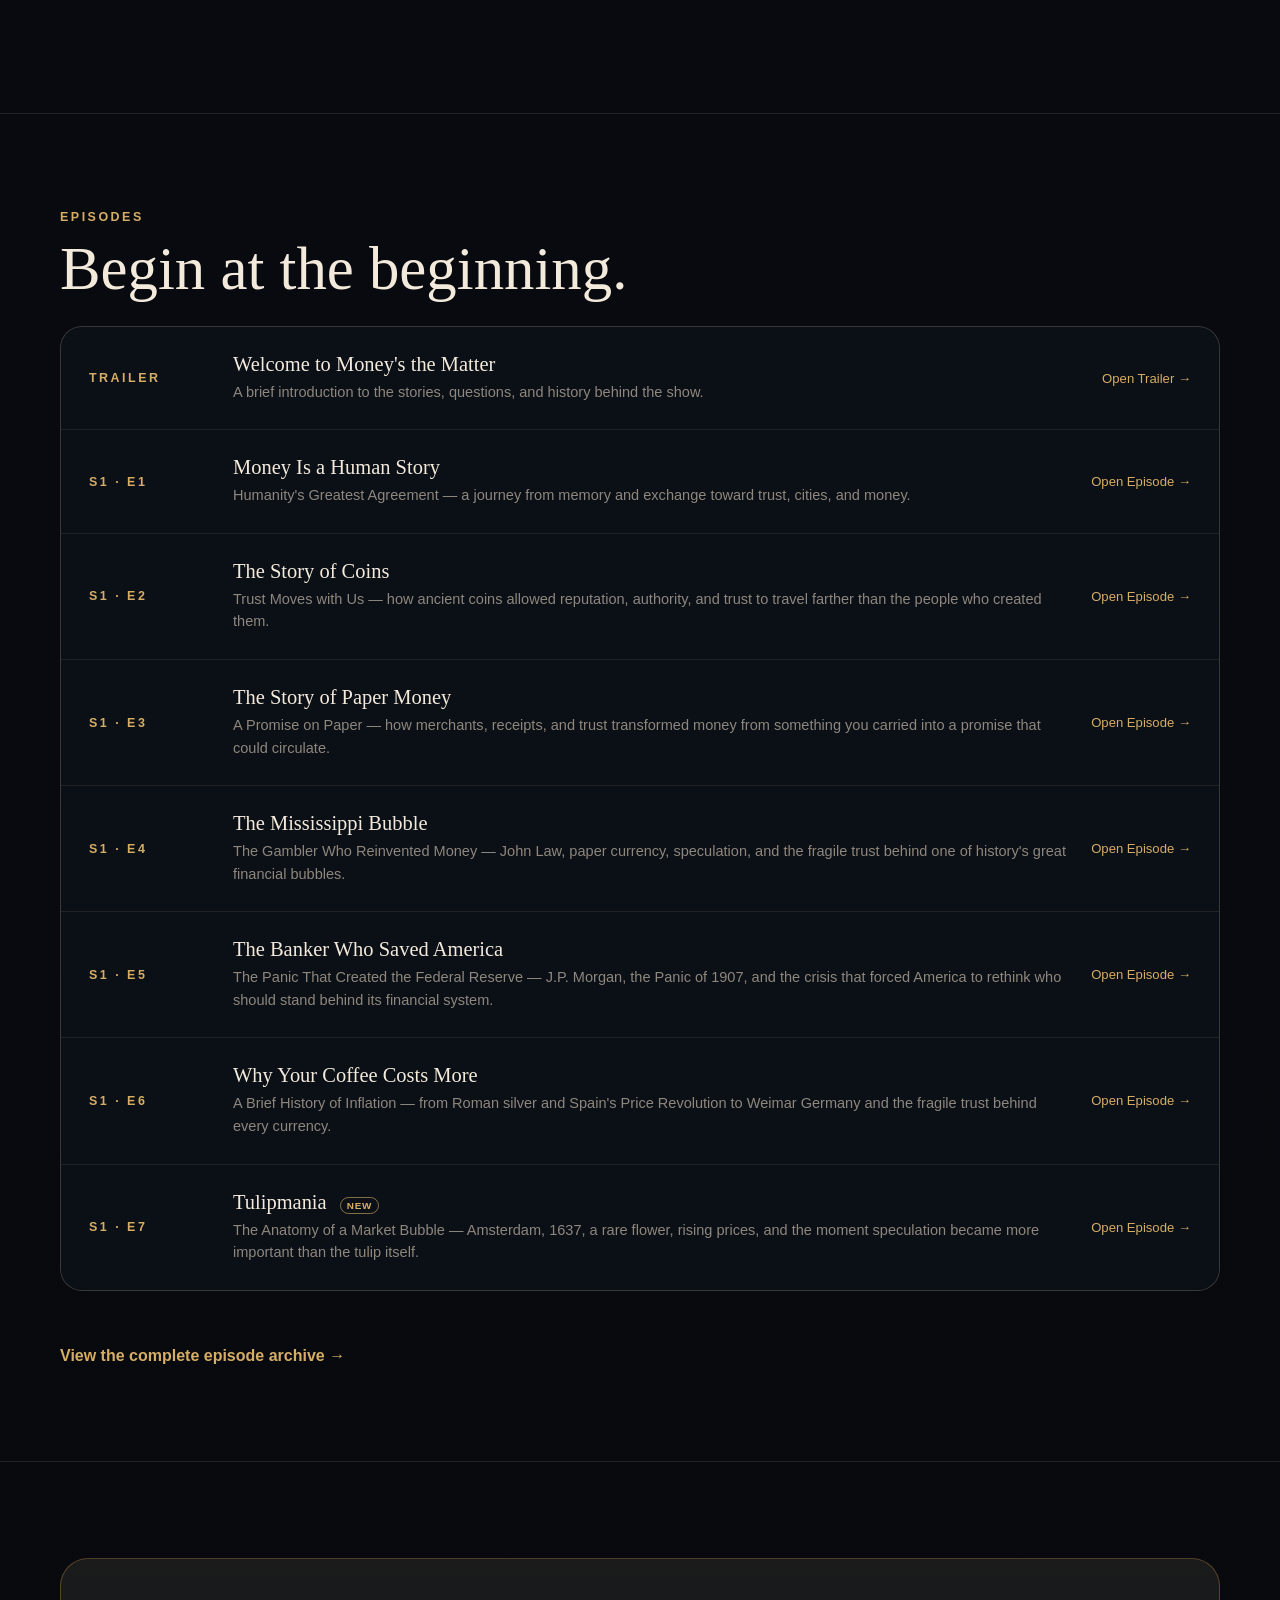
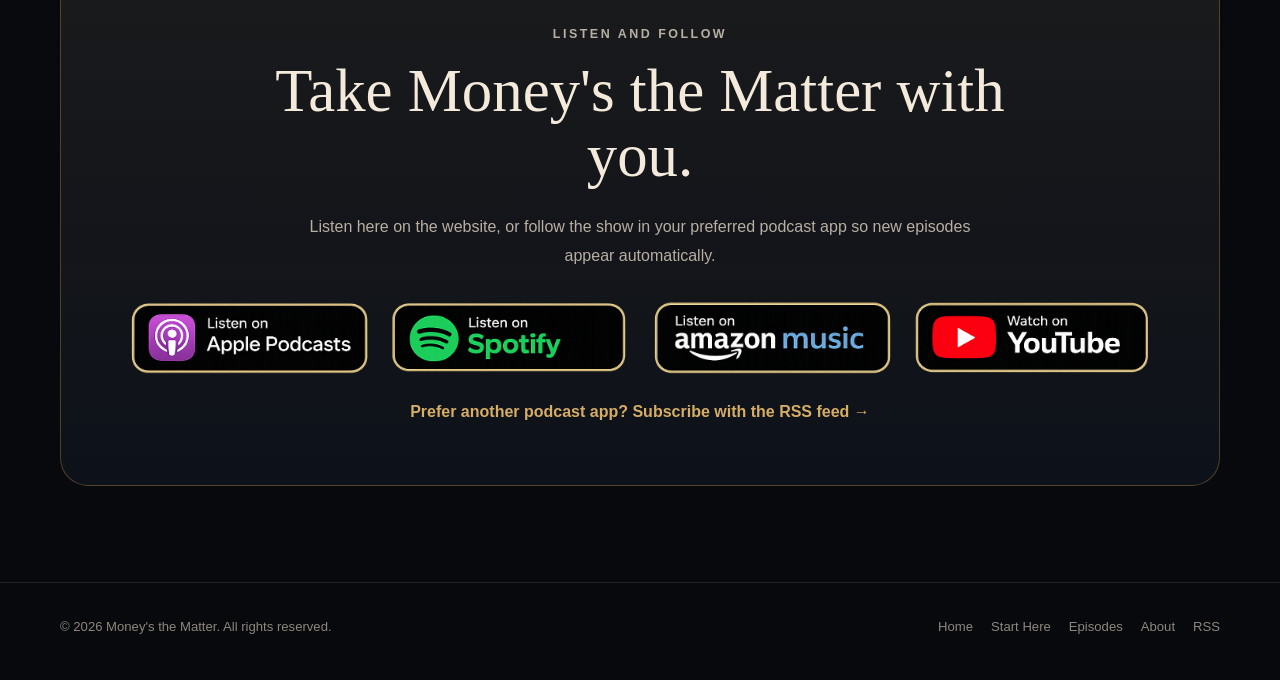
==== commit fc061d85: "adding xml, and about page" ====
--- a/index.html
+++ b/index.html
@@ -33,13 +33,16 @@
     content="width=device-width, initial-scale=1.0"
   >
 
+  <meta name="robots" content="index, follow, max-image-preview:large, max-snippet:-1, max-video-preview:-1">
+  <meta name="author" content="Bryan Yach, CFP®">
+
   <title>
-    Money's the Matter | Money, Economics & Financial History Podcast
+    Money's the Matter Podcast | Financial History, Economics & Money
   </title>
 
   <meta
     name="description"
-    content="Money\'s the Matter is a narrative podcast exploring financial history, economics, the psychology of money, markets, and the human stories behind how money works."
+    content="Money's the Matter is a narrative podcast about financial history, economics, markets, and the psychology of money—told through the people and events that shaped how money works."
   >
 
   <link
@@ -54,12 +57,12 @@
 
   <meta
     property="og:title"
-    content="Money's the Matter | Money, Economics & Financial History Podcast"
+    content="Money's the Matter Podcast | Financial History, Economics & Money"
   >
 
   <meta
     property="og:description"
-    content="A narrative podcast exploring financial history, economics, the psychology of money, markets, and the human stories behind how money works."
+    content="A narrative podcast about financial history, economics, markets, and the psychology of money—told through the people and events that shaped how money works."
   >
 
   <meta
@@ -67,6 +70,9 @@
     content="website"
   >
 
+  <meta property="og:site_name" content="Money's the Matter">
+  <meta property="og:locale" content="en_US">
+
   <meta
     property="og:url"
     content="https://moneysthematter.com/"
@@ -89,18 +95,20 @@
 
   <meta
     name="twitter:title"
-    content="Money's the Matter | Money, Economics & Financial History Podcast"
+    content="Money's the Matter Podcast | Financial History, Economics & Money"
   >
 
   <meta
     name="twitter:description"
-    content="A narrative podcast exploring financial history, economics, the psychology of money, markets, and the human stories behind how money works."
+    content="A narrative podcast about financial history, economics, markets, and the psychology of money—told through the people and events that shaped how money works."
   >
 
   <meta
     name="twitter:image"
     content="https://moneysthematter.com/images/logo/mtm-logo.png"
   >
+
+  <meta name="twitter:image:alt" content="Money's the Matter podcast artwork">
 
 
   <!-- =====================================================
@@ -161,41 +169,99 @@
   ====================================================== -->
 
   <script type="application/ld+json">
-  {
-    "@context": "https://schema.org",
-    "@type": "PodcastSeries",
-    "@id": "https://moneysthematter.com/#podcast",
-    "name": "Money's the Matter",
-    "url": "https://moneysthematter.com/",
-    "description": "Money's the Matter is a narrative podcast exploring financial history, economics, the psychology of money, markets, and the human stories behind how money works.",
-    "image": "https://moneysthematter.com/images/logo/mtm-logo.png",
-    "inLanguage": "en-US",
-    "genre": [
-      "Financial History",
-      "Economics",
-      "Psychology",
-      "Money",
-      "Business"
-    ],
-    "author": {
+{
+  "@context": "https://schema.org",
+  "@graph": [
+    {
+      "@type": "WebSite",
+      "@id": "https://moneysthematter.com/#website",
+      "url": "https://moneysthematter.com/",
+      "name": "Money's the Matter",
+      "description": "A narrative podcast about financial history, economics, markets, and the psychology of money.",
+      "inLanguage": "en-US",
+      "publisher": {
+        "@id": "https://moneysthematter.com/#podcast"
+      }
+    },
+    {
+      "@type": "WebPage",
+      "@id": "https://moneysthematter.com/#webpage",
+      "url": "https://moneysthematter.com/",
+      "name": "Money's the Matter Podcast | Financial History, Economics & Money",
+      "description": "Money's the Matter is a narrative podcast about financial history, economics, markets, and the psychology of money—told through the people and events that shaped how money works.",
+      "isPartOf": {
+        "@id": "https://moneysthematter.com/#website"
+      },
+      "mainEntity": {
+        "@id": "https://moneysthematter.com/#podcast"
+      },
+      "about": [
+        {
+          "@type": "Thing",
+          "name": "Financial history"
+        },
+        {
+          "@type": "Thing",
+          "name": "Economics"
+        },
+        {
+          "@type": "Thing",
+          "name": "Psychology of money"
+        },
+        {
+          "@type": "Thing",
+          "name": "Financial markets"
+        }
+      ],
+      "inLanguage": "en-US"
+    },
+    {
+      "@type": "PodcastSeries",
+      "@id": "https://moneysthematter.com/#podcast",
+      "name": "Money's the Matter",
+      "url": "https://moneysthematter.com/",
+      "description": "A narrative podcast exploring financial history, economics, markets, the psychology of money, and the human stories behind financial systems.",
+      "image": "https://moneysthematter.com/images/logo/mtm-logo.png",
+      "inLanguage": "en-US",
+      "genre": [
+        "Financial History",
+        "Economics",
+        "Money",
+        "Business",
+        "Psychology"
+      ],
+      "author": {
+        "@id": "https://moneysthematter.com/#bryan-yach"
+      },
+      "creator": {
+        "@id": "https://moneysthematter.com/#bryan-yach"
+      },
+      "sameAs": [
+        "https://podcasts.apple.com/podcast/id6797090925",
+        "https://open.spotify.com/show/033ZMVAOk3TJEkOdaIOEJC",
+        "https://music.amazon.com/podcasts/750e1dbd-d1ed-47b5-9a2e-bfb49ba24e11",
+        "https://youtube.com/@moneysthematter"
+      ],
+      "webFeed": "https://feeds.buzzsprout.com/2633998.rss"
+    },
+    {
       "@type": "Person",
       "@id": "https://moneysthematter.com/#bryan-yach",
       "name": "Bryan Yach",
       "honorificSuffix": "CFP®",
-      "url": "https://moneysthematter.com/",
-      "jobTitle": "Financial Planner and Podcast Host"
-    },
-    "creator": {
-      "@id": "https://moneysthematter.com/#bryan-yach"
-    },
-    "sameAs": [
-      "https://podcasts.apple.com/podcast/id6797090925",
-      "https://open.spotify.com/show/033ZMVAOk3TJEkOdaIOEJC",
-      "https://music.amazon.com/podcasts/750e1dbd-d1ed-47b5-9a2e-bfb49ba24e11",
-      "https://youtube.com/@moneysthematter"
-    ],
-    "webFeed": "https://feeds.buzzsprout.com/2633998.rss"
-  }
+      "jobTitle": "Financial Planner and Podcast Host",
+      "url": "https://moneysthematter.com/about/",
+      "knowsAbout": [
+        "Financial planning",
+        "Investing",
+        "Retirement planning",
+        "Economics",
+        "Financial history",
+        "Behavioral finance"
+      ]
+    }
+  ]
+}
   </script>
 
 
@@ -730,7 +796,7 @@
           Episodes
         </a>
 
-        <a href="#about">
+        <a href="/about/">
           About
         </a>
 
@@ -796,11 +862,10 @@
 
           <p class="hero-copy">
 
-            Money's the Matter explores the history,
-            psychology, economics, and ideas behind
-            the financial world through stories about
-            trust, markets, ambition, fear, innovation,
-            and the strange agreements that connect us.
+            Money's the Matter is a narrative podcast about financial history,
+            economics, markets, and the psychology of money. Each episode uses
+            a true story to explain the people, incentives, ideas, and events
+            that shaped the financial world we live in today.
 
           </p>
 
@@ -1184,14 +1249,14 @@
           <p class="about-detail">
 
             <a
-              href="/episodes/trailer/"
+              href="/about/"
               style="
                 color: inherit;
                 font-weight: 700;
               "
             >
 
-              Hear why the show exists →
+              Learn more about the podcast and host →
 
             </a>
 
@@ -1876,7 +1941,7 @@
         </a>
 
 
-        <a href="#about">
+        <a href="/about/">
           About
         </a>
 
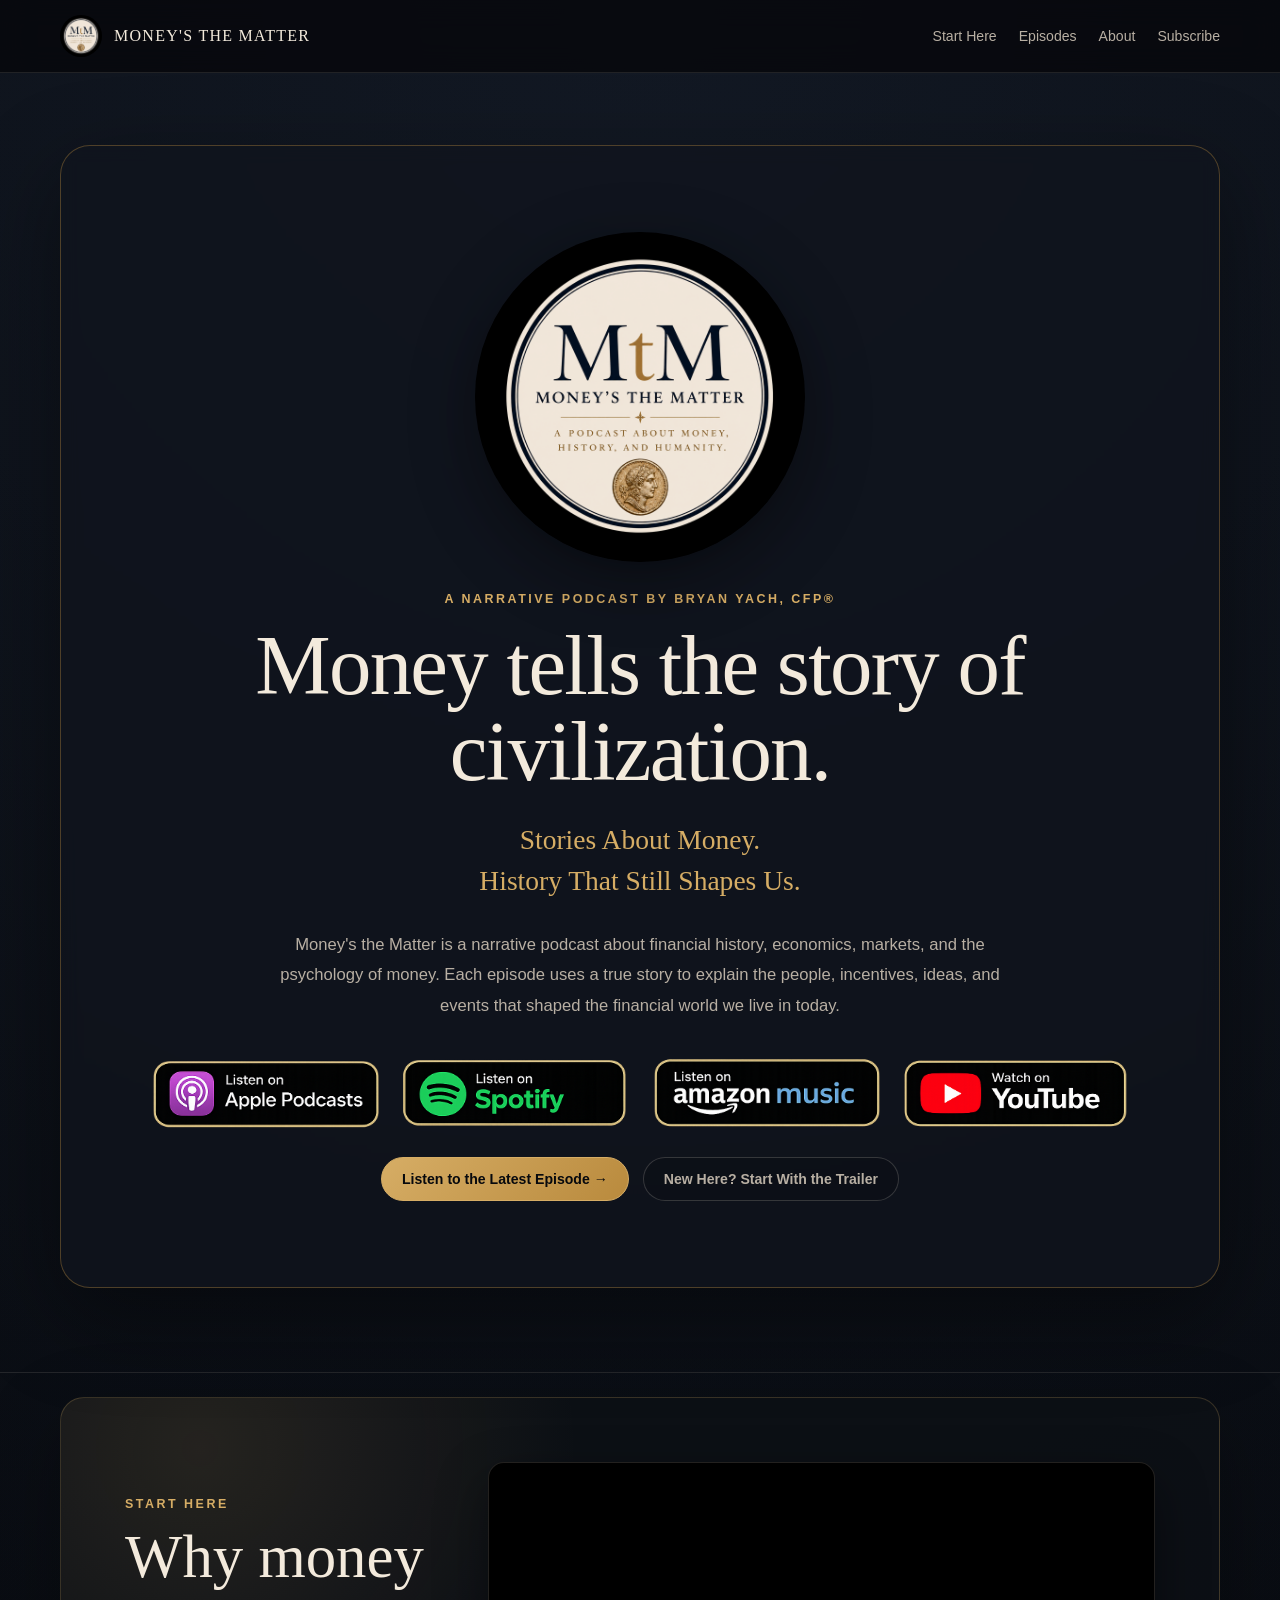
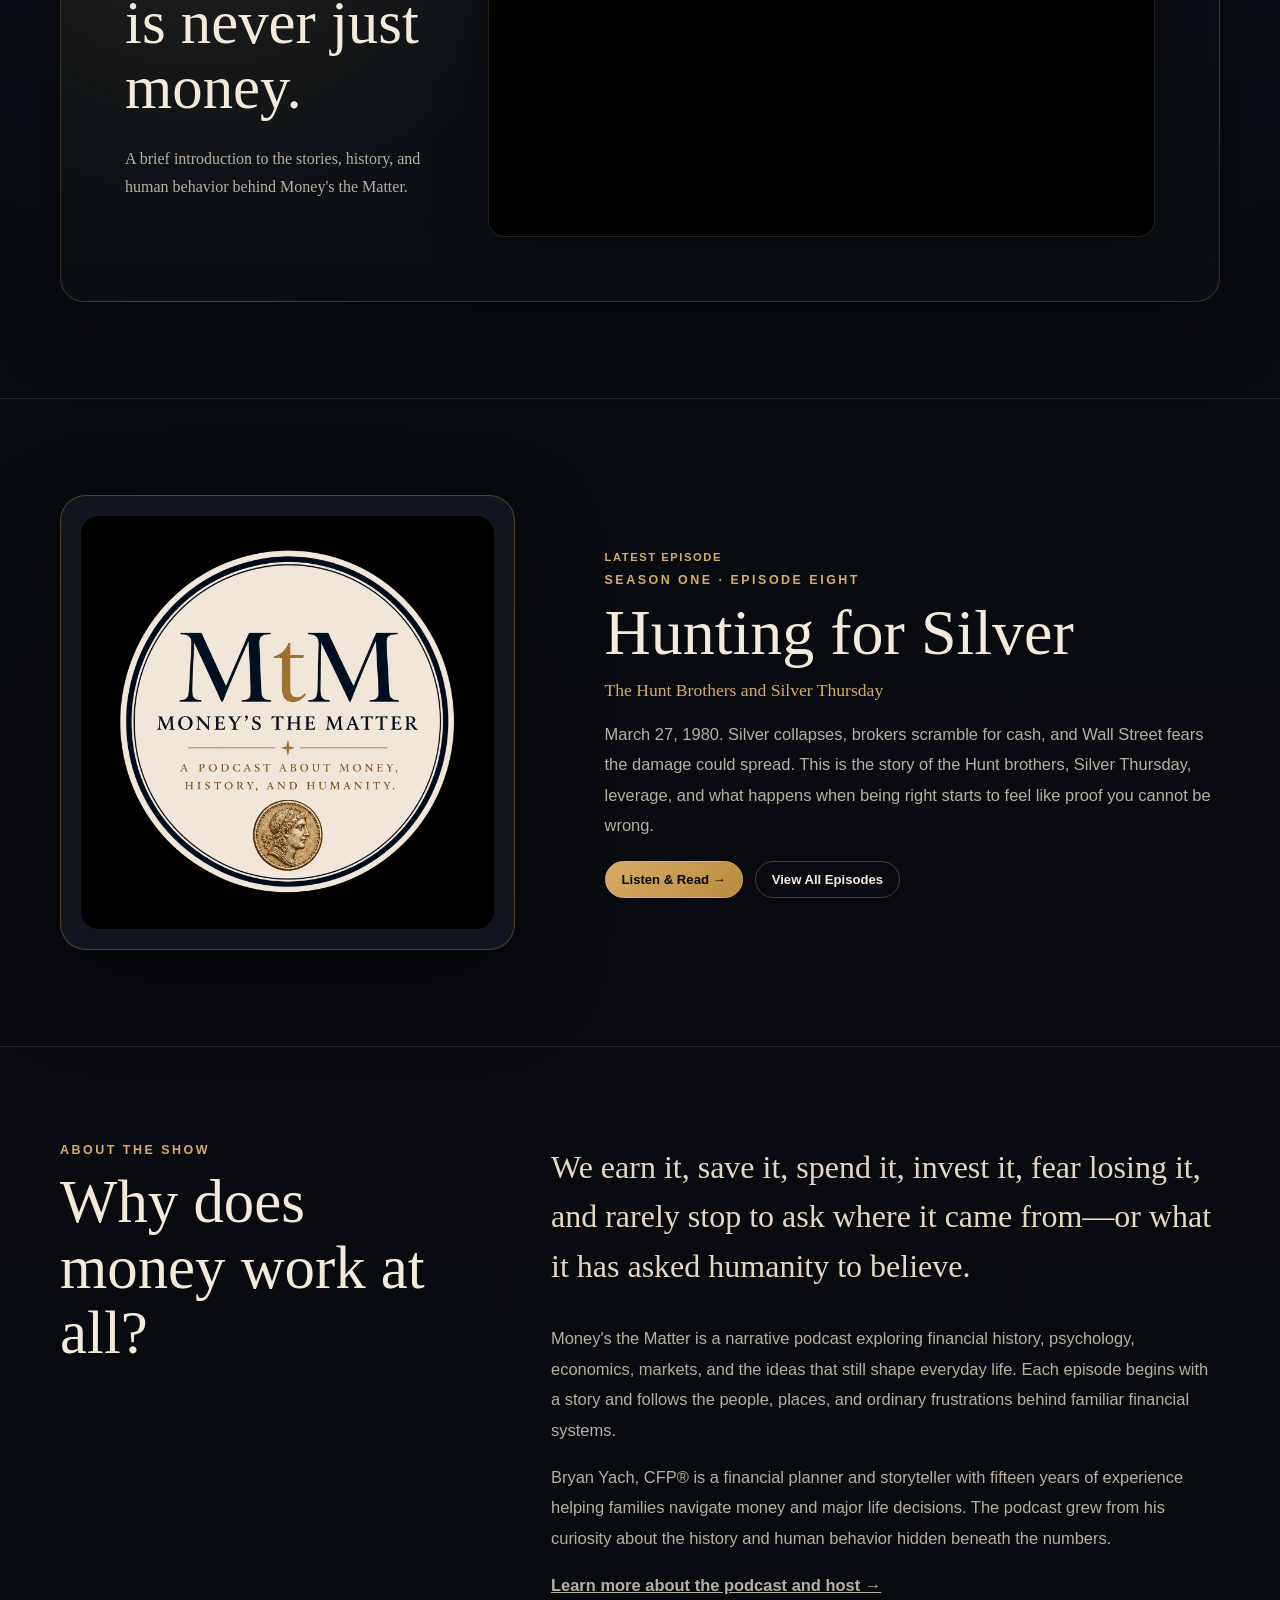
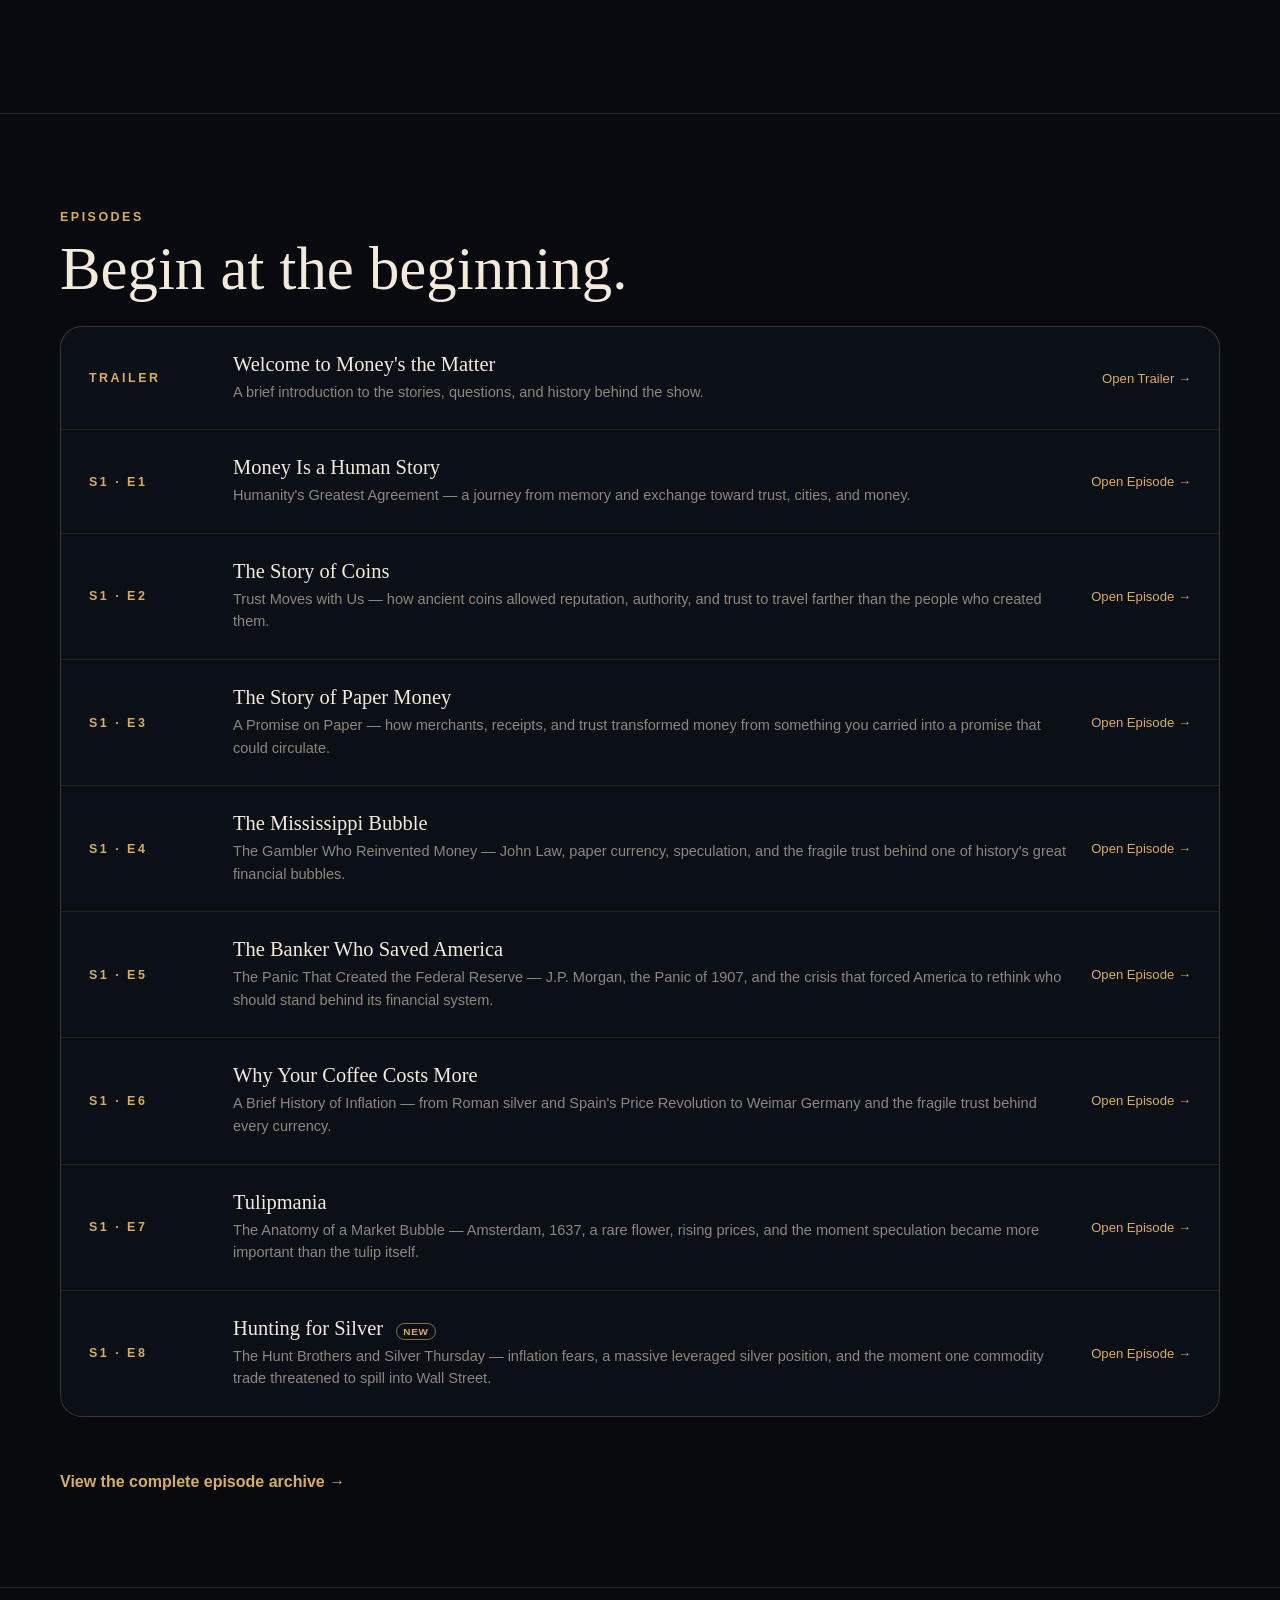
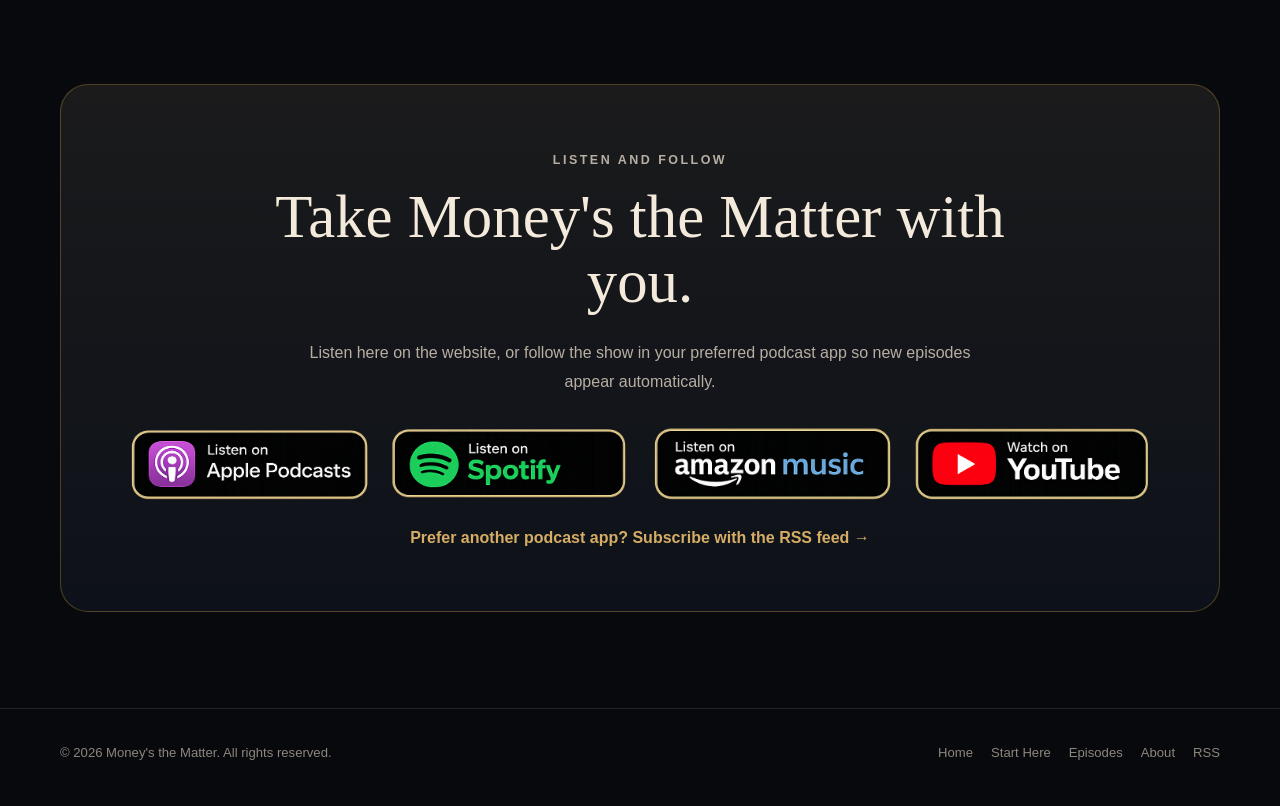
==== commit df54212d: "Adding S1E8" ====
--- a/index.html
+++ b/index.html
@@ -1066,8 +1066,8 @@
 
         <a
           class="episode-art"
-          href="/episodes/tulipmania/"
-          aria-label="Open Tulipmania"
+          href="/episodes/hunting-for-silver/"
+          aria-label="Open Hunting for Silver"
           style="
             display: block;
             text-decoration: none;
@@ -1095,7 +1095,7 @@
 
           <p class="episode-number">
 
-            Season One · Episode Seven
+            Season One · Episode Eight
 
           </p>
 
@@ -1103,14 +1103,14 @@
           <h2 class="episode-title">
 
             <a
-              href="/episodes/tulipmania/"
+              href="/episodes/hunting-for-silver/"
               style="
                 color: inherit;
                 text-decoration: none;
               "
             >
 
-              Tulipmania
+              Hunting for Silver
 
             </a>
 
@@ -1125,16 +1125,16 @@
             "
           >
 
-            The Anatomy of a Market Bubble
+            The Hunt Brothers and Silver Thursday
 
           </p>
 
 
           <p class="episode-summary">
-            Amsterdam, 1637. Tulip prices rise, contracts trade in taverns,
-            and then the buyers disappear. This is the story of Tulipmania —
-            how scarcity, status, speculation, and fear of missing out can turn
-            a rising price into its own justification.
+            March 27, 1980. Silver collapses, brokers scramble for cash,
+            and Wall Street fears the damage could spread. This is the story
+            of the Hunt brothers, Silver Thursday, leverage, and what happens
+            when being right starts to feel like proof you cannot be wrong.
           </p>
 
 
@@ -1143,7 +1143,7 @@
 
 
             <a
-              href="/episodes/tulipmania/"
+              href="/episodes/hunting-for-silver/"
             >
 
               Listen & Read →
@@ -1697,9 +1697,6 @@
                 "
               >
                 Tulipmania
-                <span class="episode-new">
-                  New
-                </span>
               </a>
 
               <span class="episode-row-copy">
@@ -1717,6 +1714,48 @@
             </span>
 
           </article>
+
+
+          <!-- EPISODE EIGHT -->
+
+          <article class="episode-row">
+
+            <span class="episode-row-number">
+              S1 · E8
+            </span>
+
+            <span>
+
+              <a
+                class="episode-row-title"
+                href="/episodes/hunting-for-silver/"
+                style="
+                  color: inherit;
+                  text-decoration: none;
+                "
+              >
+                Hunting for Silver
+                <span class="episode-new">
+                  New
+                </span>
+              </a>
+
+              <span class="episode-row-copy">
+                The Hunt Brothers and Silver Thursday — inflation fears,
+                a massive leveraged silver position, and the moment one
+                commodity trade threatened to spill into Wall Street.
+              </span>
+
+            </span>
+
+            <span class="episode-row-links">
+              <a href="/episodes/hunting-for-silver/">
+                Open Episode →
+              </a>
+            </span>
+
+          </article>
+
 
 
         </div>
